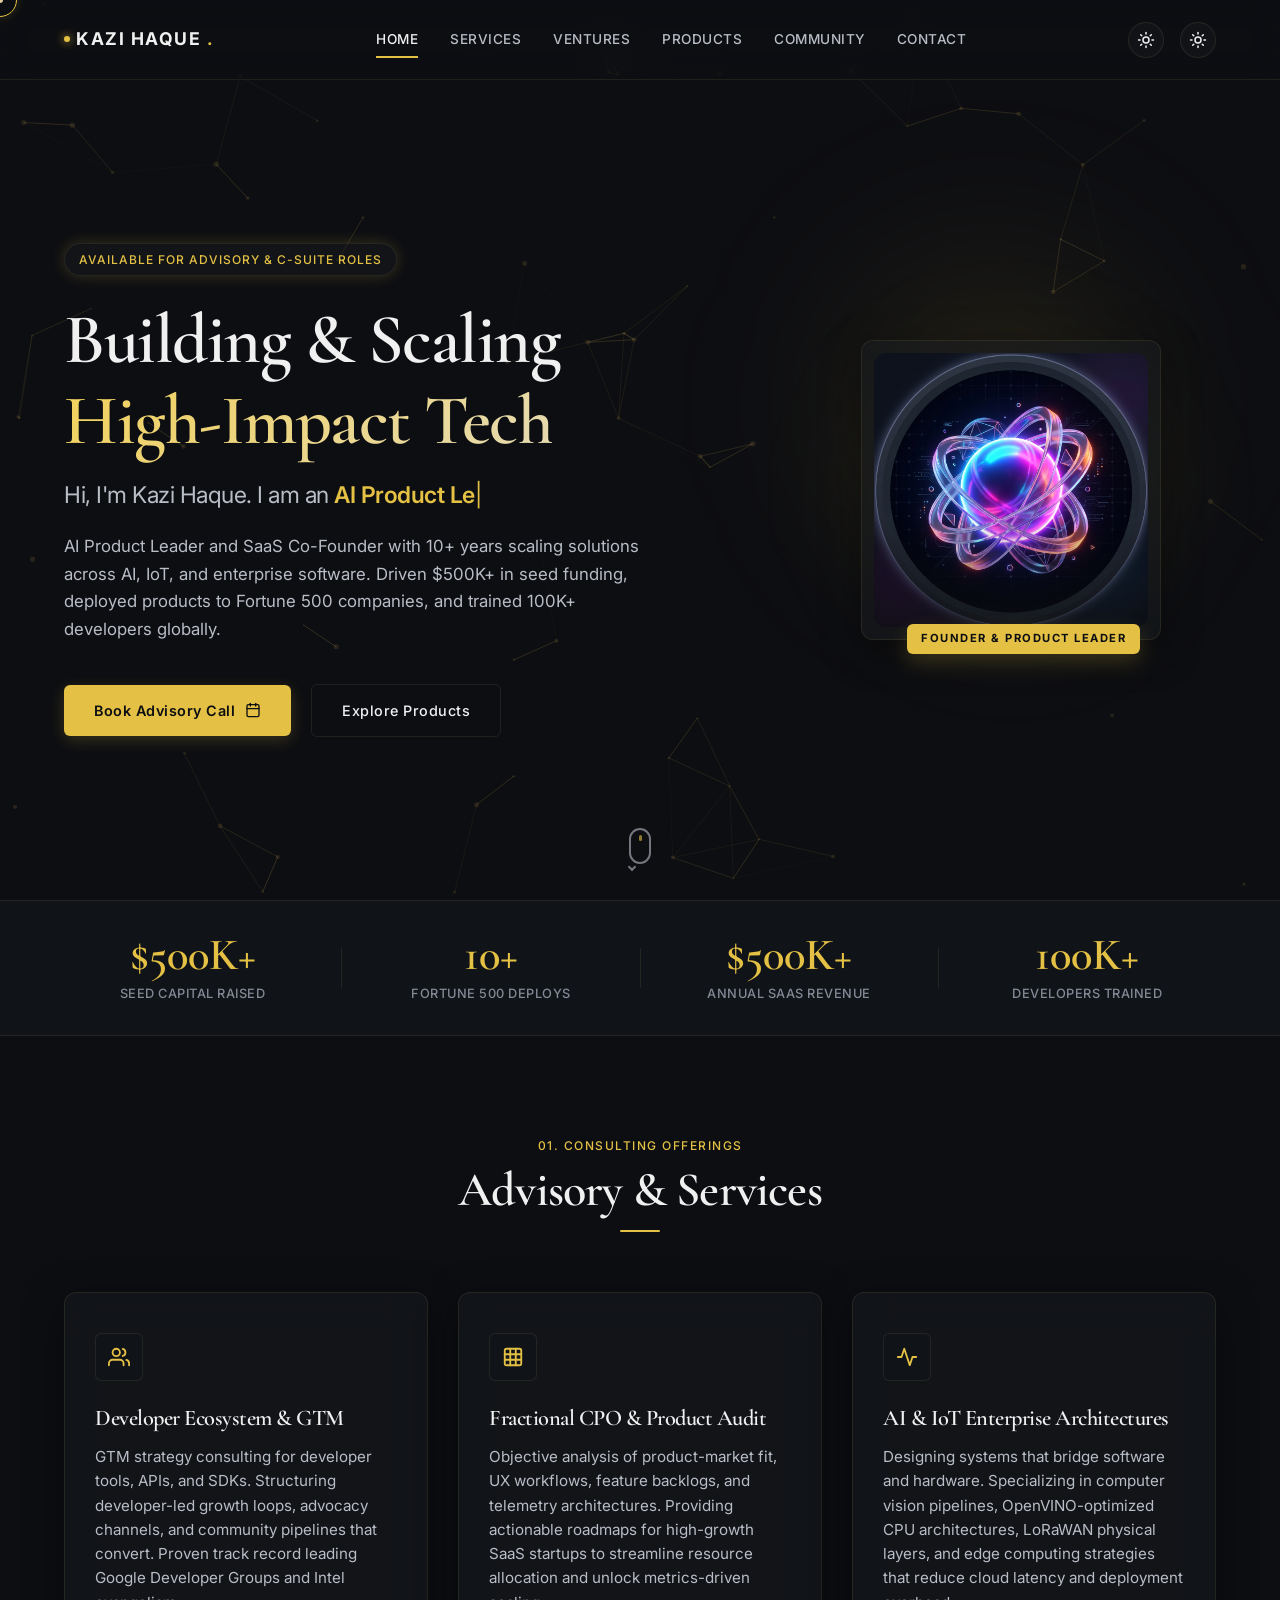
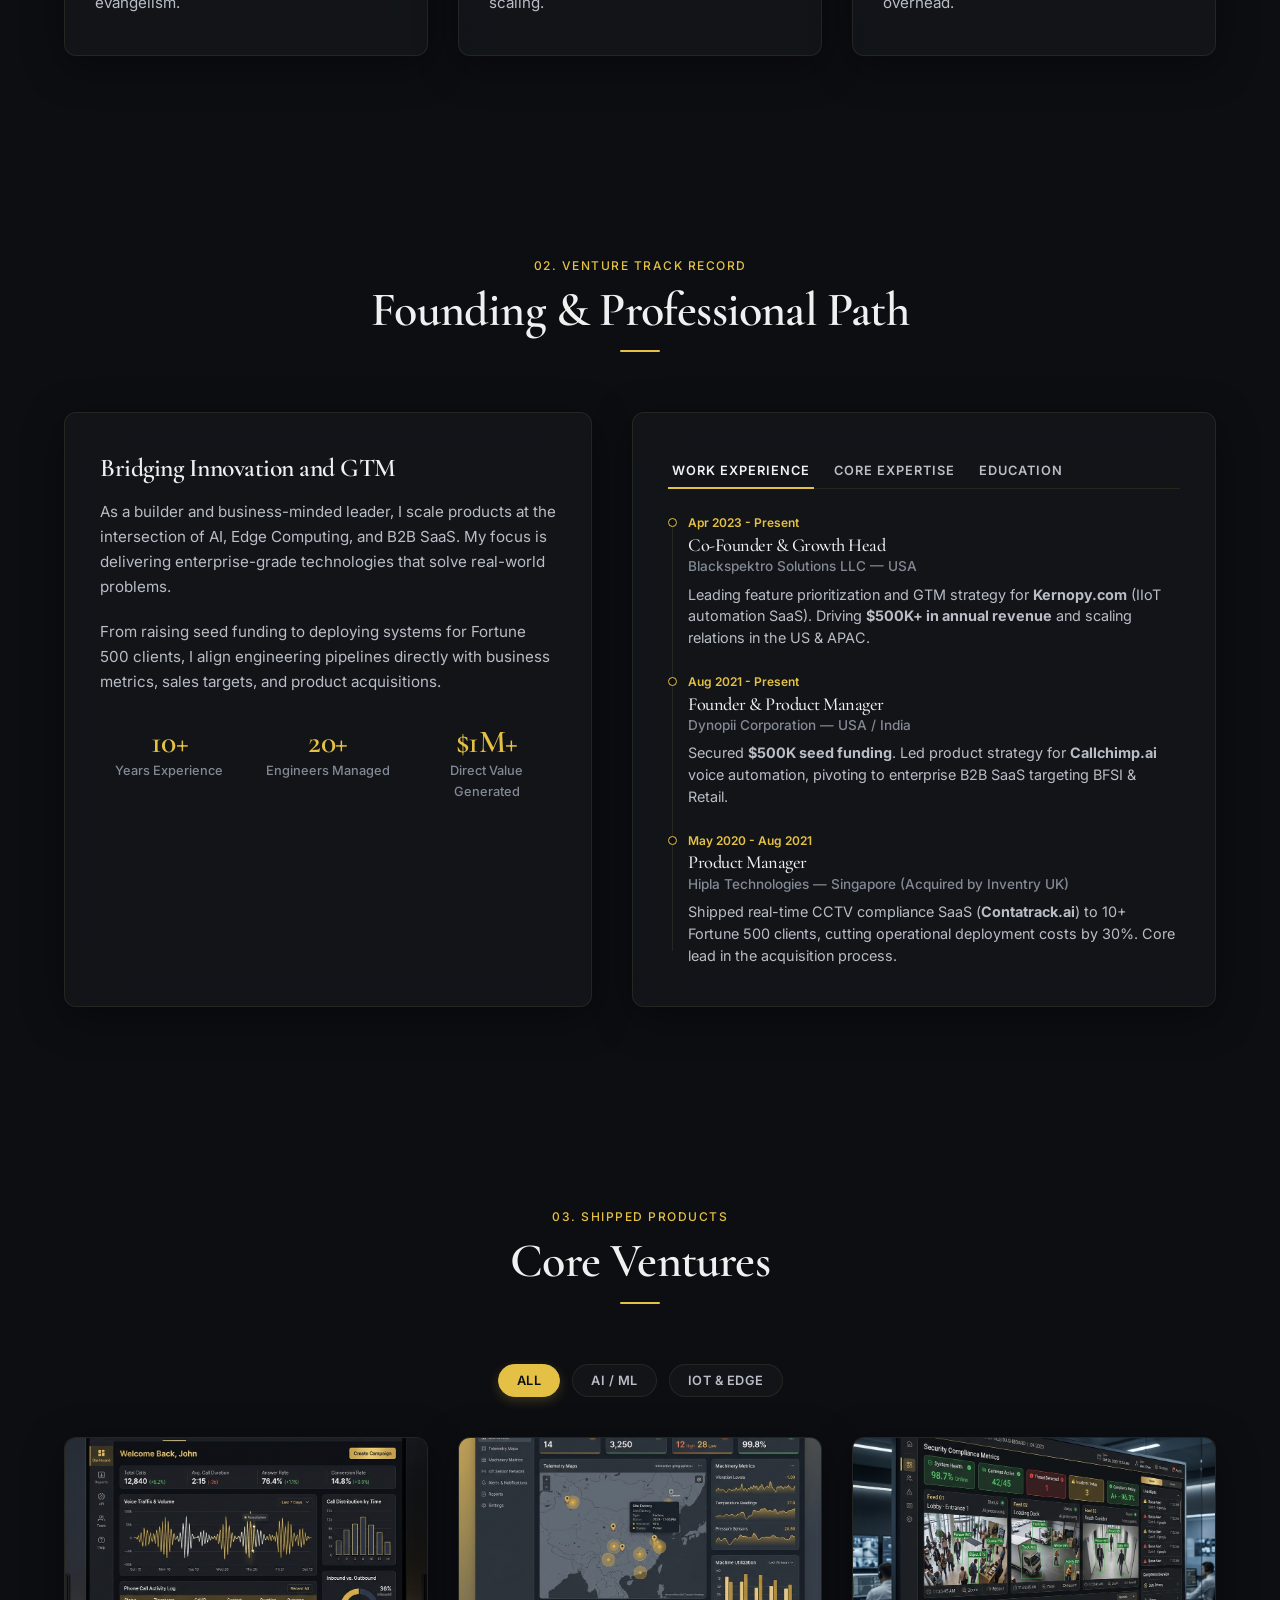
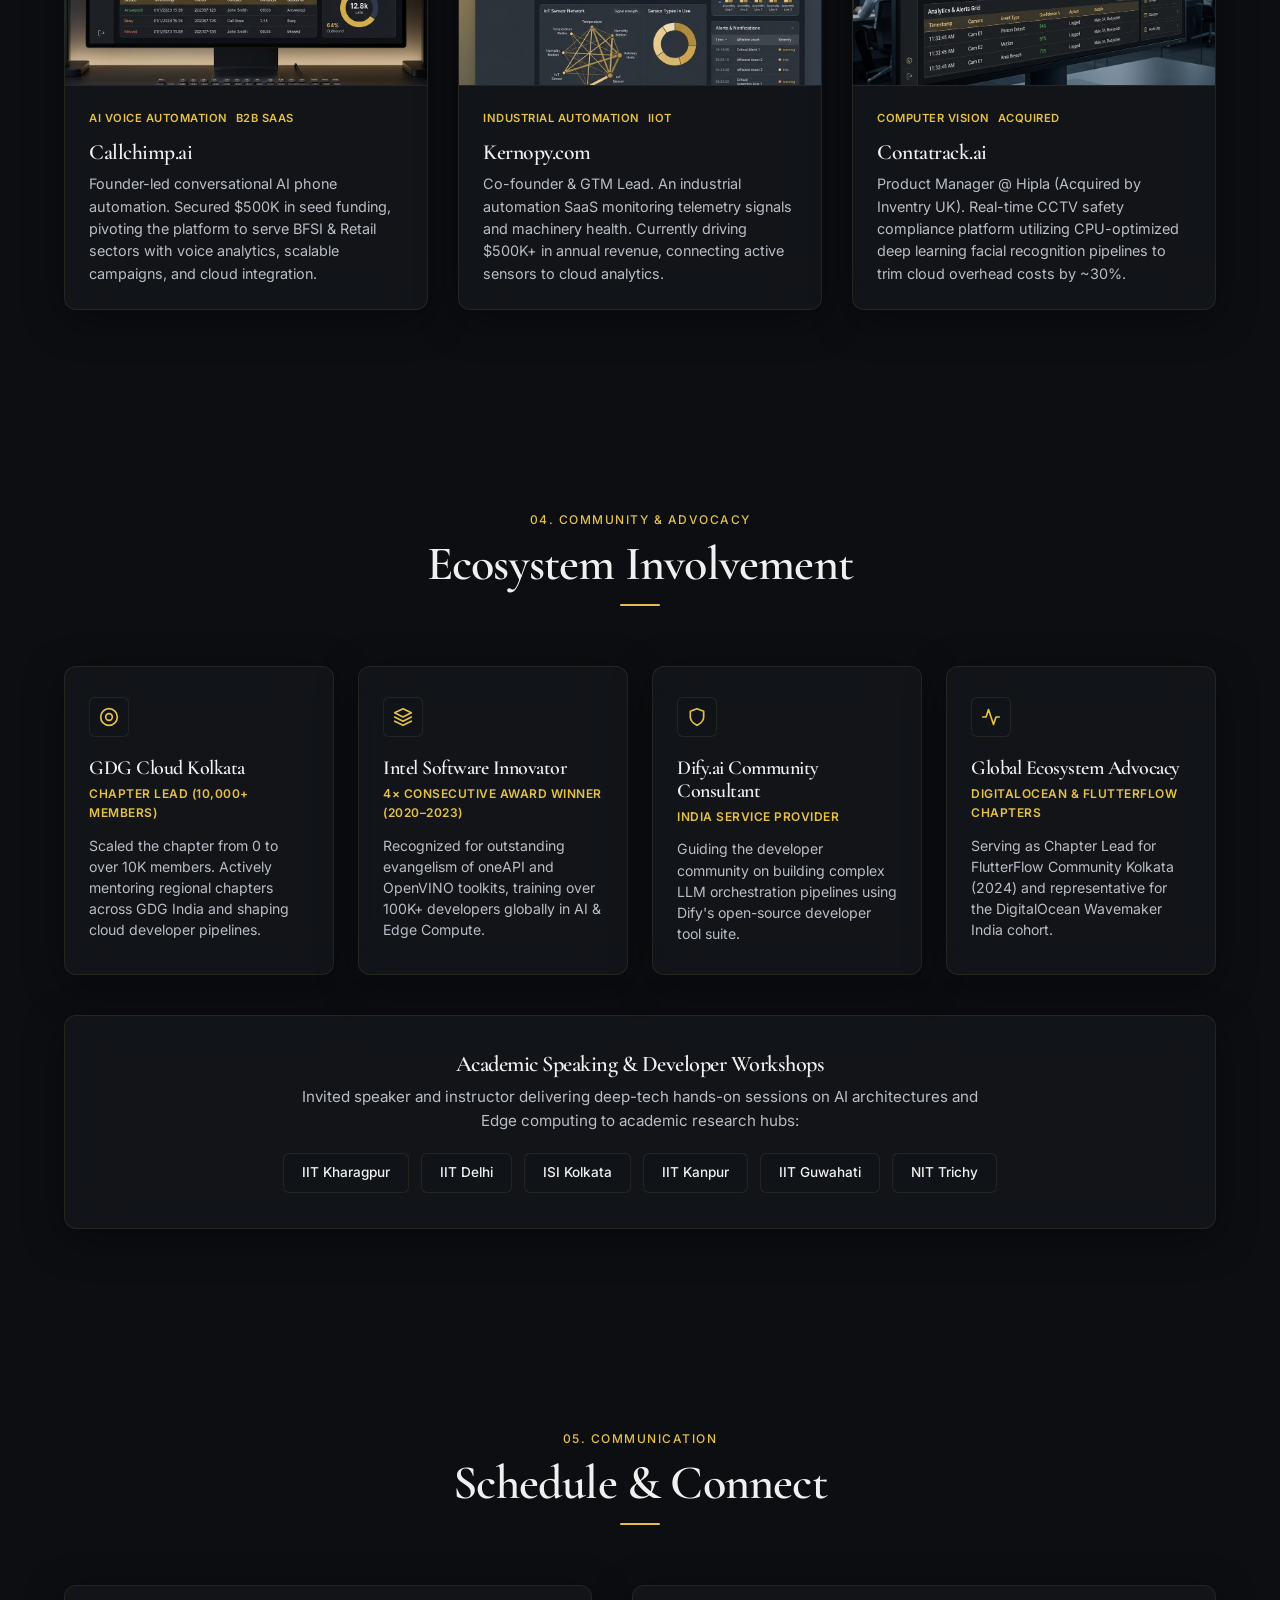
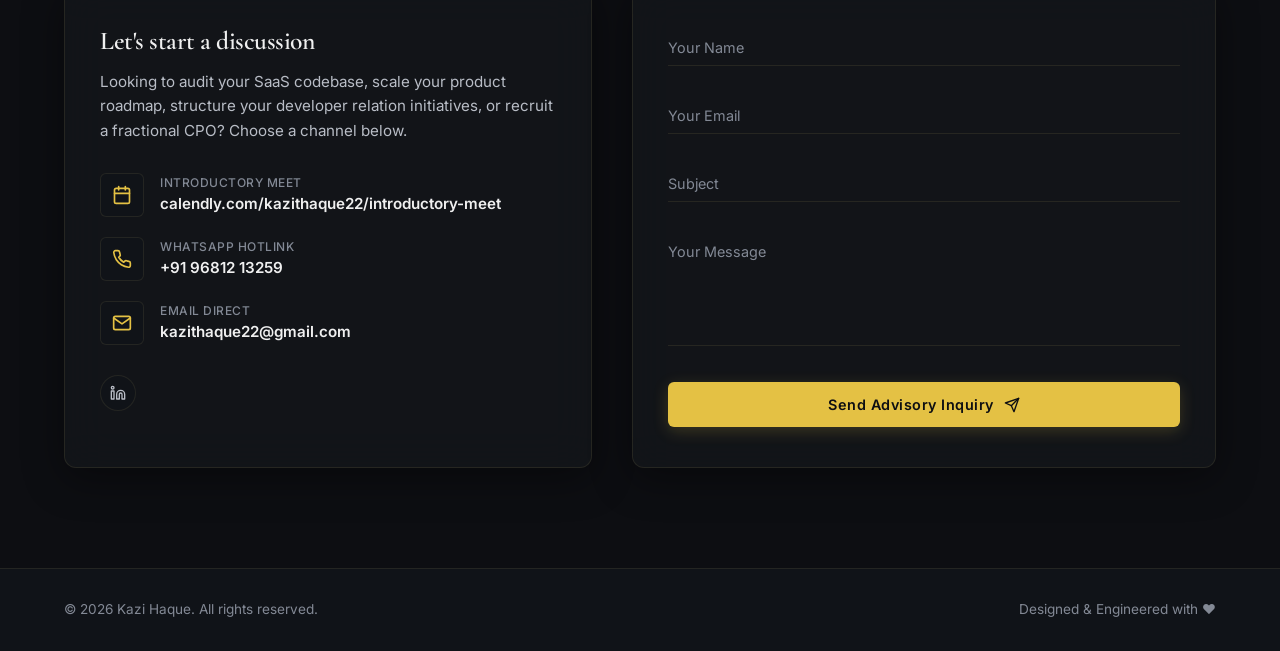
==== index.html @ a17484c7 "Initial commit: Kazi Haque Executive Portfolio" ====
<!DOCTYPE html>
<html lang="en" data-theme="midnight" data-theme-mode="dark">
<head>
    <meta charset="UTF-8">
    <meta name="viewport" content="width=device-width, initial-scale=1.0">
    <title>Kazi Haque | AI Product Leader & B2B SaaS Advisor</title>
    <meta name="description" content="Portfolio of Kazi Haque, an AI Product Leader, SaaS Co-Founder, and DevRel Consultant specializing in AI/ML strategy, B2B SaaS growth, and Edge Computing.">
    <!-- Google Fonts -->
    <link rel="preconnect" href="https://fonts.googleapis.com">
    <link rel="preconnect" href="https://fonts.gstatic.com" crossorigin>
    <link href="https://fonts.googleapis.com/css2?family=Cormorant+Garamond:ital,wght@0,400;0,600;0,700;1,400&family=Inter:wght@300;400;500;600;700&display=swap" rel="stylesheet">
    <!-- Main Stylesheet -->
    <link rel="stylesheet" href="style.css">
</head>
<body>
    <!-- Custom Cursor Follower -->
    <div class="cursor-follower" id="cursorFollower"></div>
    <div class="cursor-dot" id="cursorDot"></div>

    <!-- Canvas Particle Background -->
    <canvas id="particleCanvas"></canvas>

    <!-- Header & Navigation -->
    <header class="header">
        <div class="nav-container">
            <a href="#" class="logo">
                <span class="logo-dot"></span>
                KAZI HAQUE<span class="logo-accent">.</span>
            </a>
            <nav class="nav-menu" id="navMenu">
                <a href="#" class="nav-link active" data-section="home">Home</a>
                <a href="#services" class="nav-link" data-section="services">Services</a>
                <a href="#about" class="nav-link" data-section="about">Ventures</a>
                <a href="#projects" class="nav-link" data-section="projects">Products</a>
                <a href="#community" class="nav-link" data-section="community">Community</a>
                <a href="#contact" class="nav-link" data-section="contact">Contact</a>
            </nav>
            <div class="nav-actions">
                <!-- Theme Switcher -->
                <div class="theme-switcher">
                    <button class="theme-btn" id="themeBtn" aria-label="Toggle Theme Menu" aria-haspopup="true">
                        <svg class="theme-icon" viewBox="0 0 24 24" fill="none" stroke="currentColor" stroke-width="2" stroke-linecap="round" stroke-linejoin="round">
                            <circle cx="12" cy="12" r="4"></circle>
                            <path d="M12 2v2"></path>
                            <path d="M12 20v2"></path>
                            <path d="m4.93 4.93 1.41 1.41"></path>
                            <path d="m17.66 17.66 1.41 1.41"></path>
                            <path d="M2 12h2"></path>
                            <path d="M20 12h2"></path>
                            <path d="m6.34 17.66-1.41 1.41"></path>
                            <path d="m19.07 4.93-1.41 1.41"></path>
                        </svg>
                    </button>
                    <div class="theme-dropdown" id="themeDropdown">
                        <button class="theme-opt active" data-theme="midnight">
                            <span class="theme-color-preview color-midnight"></span>
                            Obsidian Gold
                        </button>
                        <button class="theme-opt" data-theme="emerald">
                            <span class="theme-color-preview color-emerald"></span>
                            SaaS Emerald
                        </button>
                        <button class="theme-opt" data-theme="crimson">
                            <span class="theme-color-preview color-crimson"></span>
                            Steel Digital
                        </button>
                    </div>
                </div>
                <!-- Mode Toggle (Light/Dark) -->
                <button class="mode-toggle" id="modeToggle" aria-label="Toggle Light/Dark Mode">
                    <svg class="mode-icon sun-icon" viewBox="0 0 24 24" fill="none" stroke="currentColor" stroke-width="2" stroke-linecap="round" stroke-linejoin="round">
                        <circle cx="12" cy="12" r="4"></circle>
                        <path d="M12 2v2"></path>
                        <path d="M12 20v2"></path>
                        <path d="m4.93 4.93 1.41 1.41"></path>
                        <path d="m17.66 17.66 1.41 1.41"></path>
                        <path d="M2 12h2"></path>
                        <path d="M20 12h2"></path>
                        <path d="m6.34 17.66-1.41 1.41"></path>
                        <path d="m19.07 4.93-1.41 1.41"></path>
                    </svg>
                    <svg class="mode-icon moon-icon" viewBox="0 0 24 24" fill="none" stroke="currentColor" stroke-width="2" stroke-linecap="round" stroke-linejoin="round">
                        <path d="M12 3a6 6 0 0 0 9 9 9 9 0 1 1-9-9Z"></path>
                    </svg>
                </button>
                <!-- Menu Toggle (Mobile) -->
                <button class="menu-toggle" id="menuToggle" aria-label="Toggle Menu">
                    <span></span>
                    <span></span>
                    <span></span>
                </button>
            </div>
        </div>
    </header>

    <!-- Main Content -->
    <main>
        <!-- Hero Section -->
        <section id="home" class="hero-section">
            <div class="hero-container container">
                <div class="hero-content">
                    <div class="badge-container">
                        <span class="glow-badge">Available for Advisory & C-Suite Roles</span>
                    </div>
                    <h1 class="hero-title">
                        Building & Scaling <br>
                        <span class="gradient-text">High-Impact Tech</span>
                    </h1>
                    <h2 class="hero-subtitle">
                        Hi, I'm Kazi Haque. I am an <span class="typing-text" id="typingText"></span><span class="typing-cursor">|</span>
                    </h2>
                    <p class="hero-description">
                        AI Product Leader and SaaS Co-Founder with 10+ years scaling solutions across AI, IoT, and enterprise software. Driven $500K+ in seed funding, deployed products to Fortune 500 companies, and trained 100K+ developers globally.
                    </p>
                    <div class="hero-actions">
                        <a href="https://calendly.com/kazithaque22/introductory-meet-with-kazi-haque" target="_blank" rel="noopener" class="btn btn-primary glow-effect">
                            Book Advisory Call
                            <svg class="btn-icon" viewBox="0 0 24 24" fill="none" stroke="currentColor" stroke-width="2" stroke-linecap="round" stroke-linejoin="round">
                                <rect x="3" y="4" width="18" height="18" rx="2" ry="2"></rect>
                                <line x1="16" y1="2" x2="16" y2="6"></line>
                                <line x1="8" y1="2" x2="8" y2="6"></line>
                                <line x1="3" y1="10" x2="21" y2="10"></line>
                            </svg>
                        </a>
                        <a href="#projects" class="btn btn-secondary">Explore Products</a>
                    </div>
                </div>
                <div class="hero-visual">
                    <div class="avatar-wrapper-glow"></div>
                    <div class="avatar-card glass-panel" id="avatarCard">
                        <div class="avatar-inner">
                            <img src="assets/avatar.png" alt="Kazi Haque Avatar" class="avatar-img">
                            <div class="avatar-glow-overlay"></div>
                        </div>
                        <div class="avatar-tag">
                            <span class="tag-label">FOUNDER & PRODUCT LEADER</span>
                        </div>
                    </div>
                </div>
            </div>
            <!-- Scroll Indicator -->
            <div class="scroll-indicator">
                <a href="#services" aria-label="Scroll to Services Section">
                    <span class="mouse">
                        <span class="wheel"></span>
                    </span>
                    <span class="arrow"></span>
                </a>
            </div>
        </section>

        <!-- Executive Metrics Banner -->
        <section class="metrics-section">
            <div class="container metrics-container">
                <div class="metric-block">
                    <span class="metric-number">$500K+</span>
                    <span class="metric-label">Seed Capital Raised</span>
                </div>
                <div class="metric-divider"></div>
                <div class="metric-block">
                    <span class="metric-number">10+</span>
                    <span class="metric-label">Fortune 500 Deploys</span>
                </div>
                <div class="metric-divider"></div>
                <div class="metric-block">
                    <span class="metric-number">$500K+</span>
                    <span class="metric-label">Annual SaaS Revenue</span>
                </div>
                <div class="metric-divider"></div>
                <div class="metric-block">
                    <span class="metric-number">100K+</span>
                    <span class="metric-label">Developers Trained</span>
                </div>
            </div>
        </section>

        <!-- Services Section -->
        <section id="services" class="services-section section-padding">
            <div class="container">
                <div class="section-header">
                    <span class="section-tagline">01. Consulting Offerings</span>
                    <h2 class="section-title">Advisory & Services</h2>
                    <div class="section-line"></div>
                </div>
                <div class="services-grid">
                    <!-- Service 1 -->
                    <div class="service-card glass-panel">
                        <div class="service-icon-wrapper">
                            <svg viewBox="0 0 24 24" fill="none" stroke="currentColor" stroke-width="2" stroke-linecap="round" stroke-linejoin="round">
                                <path d="M17 21v-2a4 4 0 0 0-4-4H5a4 4 0 0 0-4 4v2"></path>
                                <circle cx="9" cy="7" r="4"></circle>
                                <path d="M23 21v-2a4 4 0 0 0-3-3.87"></path>
                                <path d="M16 3.13a4 4 0 0 1 0 7.75"></path>
                            </svg>
                        </div>
                        <h3 class="service-card-title">Developer Ecosystem & GTM</h3>
                        <p class="service-card-desc">
                            GTM strategy consulting for developer tools, APIs, and SDKs. Structuring developer-led growth loops, advocacy channels, and community pipelines that convert. Proven track record leading Google Developer Groups and Intel evangelism.
                        </p>
                    </div>
                    <!-- Service 2 -->
                    <div class="service-card glass-panel">
                        <div class="service-icon-wrapper">
                            <svg viewBox="0 0 24 24" fill="none" stroke="currentColor" stroke-width="2" stroke-linecap="round" stroke-linejoin="round">
                                <rect x="3" y="3" width="18" height="18" rx="2" ry="2"></rect>
                                <line x1="9" y1="3" x2="9" y2="21"></line>
                                <line x1="15" y1="3" x2="15" y2="21"></line>
                                <line x1="3" y1="9" x2="21" y2="9"></line>
                                <line x1="3" y1="15" x2="21" y2="15"></line>
                            </svg>
                        </div>
                        <h3 class="service-card-title">Fractional CPO & Product Audit</h3>
                        <p class="service-card-desc">
                            Objective analysis of product-market fit, UX workflows, feature backlogs, and telemetry architectures. Providing actionable roadmaps for high-growth SaaS startups to streamline resource allocation and unlock metrics-driven scaling.
                        </p>
                    </div>
                    <!-- Service 3 -->
                    <div class="service-card glass-panel">
                        <div class="service-icon-wrapper">
                            <svg viewBox="0 0 24 24" fill="none" stroke="currentColor" stroke-width="2" stroke-linecap="round" stroke-linejoin="round">
                                <path d="M22 12h-4l-3 9L9 3l-3 9H2"></path>
                            </svg>
                        </div>
                        <h3 class="service-card-title">AI & IoT Enterprise Architectures</h3>
                        <p class="service-card-desc">
                            Designing systems that bridge software and hardware. Specializing in computer vision pipelines, OpenVINO-optimized CPU architectures, LoRaWAN physical layers, and edge computing strategies that reduce cloud latency and deployment overhead.
                        </p>
                    </div>
                </div>
            </div>
        </section>

        <!-- Ventures / Career History Section -->
        <section id="about" class="about-section section-padding">
            <div class="container">
                <div class="section-header">
                    <span class="section-tagline">02. Venture Track Record</span>
                    <h2 class="section-title">Founding & Professional Path</h2>
                    <div class="section-line"></div>
                </div>
                <div class="about-grid">
                    <div class="about-info glass-panel">
                        <h3 class="about-grid-subtitle">Bridging Innovation and GTM</h3>
                        <p class="about-p">
                            As a builder and business-minded leader, I scale products at the intersection of AI, Edge Computing, and B2B SaaS. My focus is delivering enterprise-grade technologies that solve real-world problems.
                        </p>
                        <p class="about-p">
                            From raising seed funding to deploying systems for Fortune 500 clients, I align engineering pipelines directly with business metrics, sales targets, and product acquisitions.
                        </p>
                        <div class="stats-grid">
                            <div class="stat-card">
                                <h3 class="stat-num">10+</h3>
                                <p class="stat-label">Years Experience</p>
                            </div>
                            <div class="stat-card">
                                <h3 class="stat-num">20+</h3>
                                <p class="stat-label">Engineers Managed</p>
                            </div>
                            <div class="stat-card">
                                <h3 class="stat-num">$1M+</h3>
                                <p class="stat-label">Direct Value Generated</p>
                            </div>
                        </div>
                    </div>
                    <div class="about-interactive-tabs glass-panel">
                        <div class="tabs-nav">
                            <button class="tab-btn active" data-tab="experience">Work Experience</button>
                            <button class="tab-btn" data-tab="skills">Core Expertise</button>
                            <button class="tab-btn" data-tab="education">Education</button>
                        </div>
                        <div class="tabs-content">
                            <!-- Experience Tab -->
                            <div class="tab-pane active" id="tab-experience">
                                <div class="timeline">
                                    <div class="timeline-item">
                                        <div class="timeline-dot"></div>
                                        <div class="timeline-meta">Apr 2023 - Present</div>
                                        <h4 class="timeline-title">Co-Founder & Growth Head</h4>
                                        <p class="timeline-org">Blackspektro Solutions LLC — USA</p>
                                        <p class="timeline-desc">Leading feature prioritization and GTM strategy for <b>Kernopy.com</b> (IIoT automation SaaS). Driving <b>$500K+ in annual revenue</b> and scaling relations in the US & APAC.</p>
                                    </div>
                                    <div class="timeline-item">
                                        <div class="timeline-dot"></div>
                                        <div class="timeline-meta">Aug 2021 - Present</div>
                                        <h4 class="timeline-title">Founder & Product Manager</h4>
                                        <p class="timeline-org">Dynopii Corporation — USA / India</p>
                                        <p class="timeline-desc">Secured <b>$500K seed funding</b>. Led product strategy for <b>Callchimp.ai</b> voice automation, pivoting to enterprise B2B SaaS targeting BFSI & Retail.</p>
                                    </div>
                                    <div class="timeline-item">
                                        <div class="timeline-dot"></div>
                                        <div class="timeline-meta">May 2020 - Aug 2021</div>
                                        <h4 class="timeline-title">Product Manager</h4>
                                        <p class="timeline-org">Hipla Technologies — Singapore (Acquired by Inventry UK)</p>
                                        <p class="timeline-desc">Shipped real-time CCTV compliance SaaS (<b>Contatrack.ai</b>) to 10+ Fortune 500 clients, cutting operational deployment costs by 30%. Core lead in the acquisition process.</p>
                                    </div>
                                </div>
                            </div>
                            <!-- Skills Tab -->
                            <div class="tab-pane" id="tab-skills">
                                <div class="skills-category">
                                    <h4 class="skills-cat-title">Strategic leadership</h4>
                                    <div class="skills-list">
                                        <span class="skill-tag">Product GTM & Scaling</span>
                                        <span class="skill-tag">Developer Relations</span>
                                        <span class="skill-tag">Fundraising & Seed pitch</span>
                                        <span class="skill-tag">B2B SaaS Strategy</span>
                                        <span class="skill-tag">Enterprise Sales & POCs</span>
                                    </div>
                                </div>
                                <div class="skills-category">
                                    <h4 class="skills-cat-title">Technical Competence</h4>
                                    <div class="skills-list">
                                        <span class="skill-tag">AI / ML / LLMs</span>
                                        <span class="skill-tag">IoT & Edge Computing</span>
                                        <span class="skill-tag">OpenVINO & NVIDIA CUDA</span>
                                        <span class="skill-tag">Python & Java Spring</span>
                                        <span class="skill-tag">AWS & GCP Architectures</span>
                                        <span class="skill-tag">LoRaWAN & MQTT Networks</span>
                                    </div>
                                </div>
                            </div>
                            <!-- Education Tab -->
                            <div class="tab-pane" id="tab-education">
                                <div class="timeline">
                                    <div class="timeline-item">
                                        <div class="timeline-dot"></div>
                                        <div class="timeline-meta">2010 - 2014</div>
                                        <h4 class="timeline-title">B.Tech in Information Technology</h4>
                                        <p class="timeline-org">West Bengal University of Technology</p>
                                        <p class="timeline-desc">Specialized in software engineering structures, network designs, and core Java environments. Graduated with a 7.2 GPA.</p>
                                    </div>
                                </div>
                            </div>
                        </div>
                    </div>
                </div>
            </div>
        </section>

        <!-- Shipped Products Section -->
        <section id="projects" class="projects-section section-padding">
            <div class="container">
                <div class="section-header">
                    <span class="section-tagline">03. Shipped Products</span>
                    <h2 class="section-title">Core Ventures</h2>
                    <div class="section-line"></div>
                </div>
                <!-- Project Filters -->
                <div class="project-filters">
                    <button class="filter-btn active" data-filter="all">All</button>
                    <button class="filter-btn" data-filter="ai">AI / ML</button>
                    <button class="filter-btn" data-filter="iot">IoT & Edge</button>
                </div>
                <!-- Projects Grid -->
                <div class="projects-grid">
                    <!-- Callchimp.ai -->
                    <div class="project-card glass-panel" data-category="ai">
                        <div class="project-img-wrapper">
                            <img src="assets/project1.png" alt="Callchimp.ai Mockup" class="project-img">
                            <div class="project-hover-overlay">
                                <a href="https://callchimp.ai" target="_blank" rel="noopener" class="project-link-icon" aria-label="Visit Callchimp.ai">
                                    <svg viewBox="0 0 24 24" fill="none" stroke="currentColor" stroke-width="2" stroke-linecap="round" stroke-linejoin="round">
                                        <path d="M18 13v6a2 2 0 0 1-2 2H5a2 2 0 0 1-2-2V8a2 2 0 0 1 2-2h6"></path>
                                        <polyline points="15 3 21 3 21 9"></polyline>
                                        <line x1="10" y1="14" x2="21" y2="3"></line>
                                    </svg>
                                </a>
                            </div>
                        </div>
                        <div class="project-info">
                            <div class="project-meta">
                                <span class="project-tag">AI Voice Automation</span>
                                <span class="project-tag">B2B SaaS</span>
                            </div>
                            <h3 class="project-title">Callchimp.ai</h3>
                            <p class="project-description">Founder-led conversational AI phone automation. Secured $500K in seed funding, pivoting the platform to serve BFSI & Retail sectors with voice analytics, scalable campaigns, and cloud integration.</p>
                        </div>
                    </div>
                    <!-- Kernopy.com -->
                    <div class="project-card glass-panel" data-category="iot">
                        <div class="project-img-wrapper">
                            <img src="assets/project2.png" alt="Kernopy.com Mockup" class="project-img">
                            <div class="project-hover-overlay">
                                <a href="https://kernopy.com" target="_blank" rel="noopener" class="project-link-icon" aria-label="Visit Kernopy.com">
                                    <svg viewBox="0 0 24 24" fill="none" stroke="currentColor" stroke-width="2" stroke-linecap="round" stroke-linejoin="round">
                                        <path d="M18 13v6a2 2 0 0 1-2 2H5a2 2 0 0 1-2-2V8a2 2 0 0 1 2-2h6"></path>
                                        <polyline points="15 3 21 3 21 9"></polyline>
                                        <line x1="10" y1="14" x2="21" y2="3"></line>
                                    </svg>
                                </a>
                            </div>
                        </div>
                        <div class="project-info">
                            <div class="project-meta">
                                <span class="project-tag">Industrial Automation</span>
                                <span class="project-tag">IIoT</span>
                            </div>
                            <h3 class="project-title">Kernopy.com</h3>
                            <p class="project-description">Co-founder & GTM Lead. An industrial automation SaaS monitoring telemetry signals and machinery health. Currently driving $500K+ in annual revenue, connecting active sensors to cloud analytics.</p>
                        </div>
                    </div>
                    <!-- Contatrack.ai -->
                    <div class="project-card glass-panel" data-category="ai">
                        <div class="project-img-wrapper">
                            <img src="assets/project3.png" alt="Contatrack.ai Mockup" class="project-img">
                            <div class="project-hover-overlay">
                                <span class="project-link-icon" aria-label="Acquired Project">
                                    <svg viewBox="0 0 24 24" fill="none" stroke="currentColor" stroke-width="2" stroke-linecap="round" stroke-linejoin="round">
                                        <path d="M22 11.08V12a10 10 0 1 1-5.93-9.14"></path>
                                        <polyline points="22 4 12 14.01 9 11.01"></polyline>
                                    </svg>
                                </span>
                            </div>
                        </div>
                        <div class="project-info">
                            <div class="project-meta">
                                <span class="project-tag">Computer Vision</span>
                                <span class="project-tag">Acquired</span>
                            </div>
                            <h3 class="project-title">Contatrack.ai</h3>
                            <p class="project-description">Product Manager @ Hipla (Acquired by Inventry UK). Real-time CCTV safety compliance platform utilizing CPU-optimized deep learning facial recognition pipelines to trim cloud overhead costs by ~30%.</p>
                        </div>
                    </div>
                </div>
            </div>
        </section>

        <!-- Community Involvement Section (Brand New!) -->
        <section id="community" class="community-section section-padding">
            <div class="container">
                <div class="section-header">
                    <span class="section-tagline">04. Community & Advocacy</span>
                    <h2 class="section-title">Ecosystem Involvement</h2>
                    <div class="section-line"></div>
                </div>
                <div class="community-grid">
                    <!-- Card 1 -->
                    <div class="comm-card glass-panel">
                        <div class="comm-logo-icon">
                            <svg viewBox="0 0 24 24" fill="none" stroke="currentColor" stroke-width="2" stroke-linecap="round" stroke-linejoin="round">
                                <circle cx="12" cy="12" r="10"></circle>
                                <circle cx="12" cy="12" r="4"></circle>
                            </svg>
                        </div>
                        <h3 class="comm-title">GDG Cloud Kolkata</h3>
                        <p class="comm-role">Chapter Lead (10,000+ members)</p>
                        <p class="comm-desc">Scaled the chapter from 0 to over 10K members. Actively mentoring regional chapters across GDG India and shaping cloud developer pipelines.</p>
                    </div>
                    <!-- Card 2 -->
                    <div class="comm-card glass-panel">
                        <div class="comm-logo-icon">
                            <svg viewBox="0 0 24 24" fill="none" stroke="currentColor" stroke-width="2" stroke-linecap="round" stroke-linejoin="round">
                                <polygon points="12 2 2 7 12 12 22 7 12 2"></polygon>
                                <polyline points="2 17 12 22 22 17"></polyline>
                                <polyline points="2 12 12 17 22 12"></polyline>
                            </svg>
                        </div>
                        <h3 class="comm-title">Intel Software Innovator</h3>
                        <p class="comm-role">4× Consecutive Award Winner (2020–2023)</p>
                        <p class="comm-desc">Recognized for outstanding evangelism of oneAPI and OpenVINO toolkits, training over 100K+ developers globally in AI & Edge Compute.</p>
                    </div>
                    <!-- Card 3 -->
                    <div class="comm-card glass-panel">
                        <div class="comm-logo-icon">
                            <svg viewBox="0 0 24 24" fill="none" stroke="currentColor" stroke-width="2" stroke-linecap="round" stroke-linejoin="round">
                                <path d="M12 22s8-4 8-10V5l-8-3-8 3v7c0 6 8 10 8 10z"></path>
                            </svg>
                        </div>
                        <h3 class="comm-title">Dify.ai Community Consultant</h3>
                        <p class="comm-role">India Service Provider</p>
                        <p class="comm-desc">Guiding the developer community on building complex LLM orchestration pipelines using Dify's open-source developer tool suite.</p>
                    </div>
                    <!-- Card 4 -->
                    <div class="comm-card glass-panel">
                        <div class="comm-logo-icon">
                            <svg viewBox="0 0 24 24" fill="none" stroke="currentColor" stroke-width="2" stroke-linecap="round" stroke-linejoin="round">
                                <path d="M22 12h-4l-3 9L9 3l-3 9H2"></path>
                            </svg>
                        </div>
                        <h3 class="comm-title">Global Ecosystem Advocacy</h3>
                        <p class="comm-role">DigitalOcean & FlutterFlow Chapters</p>
                        <p class="comm-desc">Serving as Chapter Lead for FlutterFlow Community Kolkata (2024) and representative for the DigitalOcean Wavemaker India cohort.</p>
                    </div>
                </div>

                <div class="speaker-mentions glass-panel">
                    <h3 class="speaker-title">Academic Speaking & Developer Workshops</h3>
                    <p class="speaker-intro">
                        Invited speaker and instructor delivering deep-tech hands-on sessions on AI architectures and Edge computing to academic research hubs:
                    </p>
                    <div class="speaker-badges">
                        <span class="speaker-badge">IIT Kharagpur</span>
                        <span class="speaker-badge">IIT Delhi</span>
                        <span class="speaker-badge">ISI Kolkata</span>
                        <span class="speaker-badge">IIT Kanpur</span>
                        <span class="speaker-badge">IIT Guwahati</span>
                        <span class="speaker-badge">NIT Trichy</span>
                    </div>
                </div>
            </div>
        </section>

        <!-- Contact Section -->
        <section id="contact" class="contact-section section-padding">
            <div class="container">
                <div class="section-header">
                    <span class="section-tagline">05. Communication</span>
                    <h2 class="section-title">Schedule & Connect</h2>
                    <div class="section-line"></div>
                </div>
                <div class="contact-grid">
                    <div class="contact-info glass-panel">
                        <h3 class="contact-subtitle">Let's start a discussion</h3>
                        <p class="contact-desc">
                            Looking to audit your SaaS codebase, scale your product roadmap, structure your developer relation initiatives, or recruit a fractional CPO? Choose a channel below.
                        </p>
                        <div class="contact-details">
                            <div class="contact-detail-item">
                                <div class="icon-wrapper">
                                    <svg viewBox="0 0 24 24" fill="none" stroke="currentColor" stroke-width="2" stroke-linecap="round" stroke-linejoin="round">
                                        <rect x="3" y="4" width="18" height="18" rx="2" ry="2"></rect>
                                        <line x1="16" y1="2" x2="16" y2="6"></line>
                                        <line x1="8" y1="2" x2="8" y2="6"></line>
                                        <line x1="3" y1="10" x2="21" y2="10"></line>
                                    </svg>
                                </div>
                                <div class="detail-text">
                                    <span class="detail-label">Introductory Meet</span>
                                    <a href="https://calendly.com/kazithaque22/introductory-meet-with-kazi-haque" target="_blank" rel="noopener" class="detail-link">calendly.com/kazithaque22/introductory-meet</a>
                                </div>
                            </div>
                            <div class="contact-detail-item">
                                <div class="icon-wrapper">
                                    <svg viewBox="0 0 24 24" fill="none" stroke="currentColor" stroke-width="2" stroke-linecap="round" stroke-linejoin="round">
                                        <path d="M22 16.92v3a2 2 0 0 1-2.18 2 19.79 19.79 0 0 1-8.63-3.07 19.5 19.5 0 0 1-6-6 19.79 19.79 0 0 1-3.07-8.67A2 2 0 0 1 4.11 2h3a2 2 0 0 1 2 1.72 12.84 12.84 0 0 0 .7 2.81 2 2 0 0 1-.45 2.11L8.09 9.91a16 16 0 0 0 6 6l1.27-1.27a2 2 0 0 1 2.11-.45 12.84 12.84 0 0 0 2.81.7A2 2 0 0 1 22 16.92z"></path>
                                    </svg>
                                </div>
                                <div class="detail-text">
                                    <span class="detail-label">WhatsApp Hotlink</span>
                                    <a href="https://wa.me/919681213259" target="_blank" rel="noopener" class="detail-link">+91 96812 13259</a>
                                </div>
                            </div>
                            <div class="contact-detail-item">
                                <div class="icon-wrapper">
                                    <svg viewBox="0 0 24 24" fill="none" stroke="currentColor" stroke-width="2" stroke-linecap="round" stroke-linejoin="round">
                                        <path d="M4 4h16c1.1 0 2 .9 2 2v12c0 1.1-.9 2-2 2H4c-1.1 0-2-.9-2-2V6c0-1.1.9-2 2-2z"></path>
                                        <polyline points="22,6 12,13 2,6"></polyline>
                                    </svg>
                                </div>
                                <div class="detail-text">
                                    <span class="detail-label">Email Direct</span>
                                    <a href="mailto:kazithaque22@gmail.com" class="detail-link" id="emailCopyBtn">kazithaque22@gmail.com</a>
                                </div>
                            </div>
                        </div>
                        <!-- Socials -->
                        <div class="social-links">
                            <a href="https://linkedin.com/in/haquekazi" target="_blank" rel="noopener" class="social-link" aria-label="LinkedIn">
                                <svg viewBox="0 0 24 24" fill="none" stroke="currentColor" stroke-width="2" stroke-linecap="round" stroke-linejoin="round">
                                    <path d="M16 8a6 6 0 0 1 6 6v7h-4v-7a2 2 0 0 0-2-2 2 2 0 0 0-2 2v7h-4v-7a6 6 0 0 1 6-6z"></path>
                                    <rect x="2" y="9" width="4" height="12"></rect>
                                    <circle cx="4" cy="4" r="2"></circle>
                                </svg>
                            </a>
                        </div>
                    </div>
                    <div class="contact-form-wrapper glass-panel">
                        <form id="contactForm" class="contact-form" novalidate>
                            <div class="form-group">
                                <input type="text" id="formName" name="name" required placeholder=" ">
                                <label for="formName">Your Name</label>
                                <span class="form-line"></span>
                            </div>
                            <div class="form-group">
                                <input type="email" id="formEmail" name="email" required placeholder=" ">
                                <label for="formEmail">Your Email</label>
                                <span class="form-line"></span>
                            </div>
                            <div class="form-group">
                                <input type="text" id="formSubject" name="subject" required placeholder=" ">
                                <label for="formSubject">Subject</label>
                                <span class="form-line"></span>
                            </div>
                            <div class="form-group">
                                <textarea id="formMessage" name="message" required rows="5" placeholder=" "></textarea>
                                <label for="formMessage">Your Message</label>
                                <span class="form-line"></span>
                            </div>
                            <button type="submit" class="btn btn-primary btn-full glow-effect">
                                Send Advisory Inquiry
                                <svg class="btn-icon" viewBox="0 0 24 24" fill="none" stroke="currentColor" stroke-width="2" stroke-linecap="round" stroke-linejoin="round">
                                    <line x1="22" y1="2" x2="11" y2="13"></line>
                                    <polygon points="22 2 15 22 11 13 2 9 22 2"></polygon>
                                </svg>
                            </button>
                        </form>
                    </div>
                </div>
            </div>
        </section>
    </main>

    <!-- Footer -->
    <footer class="footer">
        <div class="container footer-container">
            <p class="copyright">&copy; 2026 Kazi Haque. All rights reserved.</p>
            <p class="credits">Designed & Engineered with ❤️</p>
        </div>
    </footer>

    <!-- Toast Notification Container -->
    <div class="toast-container" id="toastContainer"></div>

    <!-- Main Script -->
    <script src="script.js"></script>
</body>
</html>
---- style.css ----
/* ==========================================================================
   PREMIUM PORTFOLIO STYLESHEET - KAZI HAQUE (EXECUTIVE PRESENCE)
   ========================================================================== */

/* --- CSS Reset & Base Setup --- */
*, *::before, *::after {
    box-sizing: border-box;
    margin: 0;
    padding: 0;
}

html {
    scroll-behavior: smooth;
    font-size: 16px;
    -webkit-font-smoothing: antialiased;
    -moz-osx-font-smoothing: grayscale;
}

:root {
    /* Fonts */
    --font-heading: 'Cormorant Garamond', serif;
    --font-body: 'Inter', sans-serif;

    /* Spacing */
    --container-width: 1200px;
    --header-height: 80px;

    /* Shared Transitions */
    --transition-fast: 0.2s ease;
    --transition-medium: 0.4s cubic-bezier(0.16, 1, 0.3, 1);
    --transition-slow: 0.8s cubic-bezier(0.16, 1, 0.3, 1);

    /* Border Radius */
    --radius-sm: 6px;
    --radius-md: 12px;
    --radius-lg: 20px;
    --radius-full: 9999px;
}

/* --- THEME PALETTES (HSL & MODES) --- */

/* Core Mode overrides */
html[data-theme-mode="dark"] {
    --bg-primary: hsl(220, 16%, 6%);
    --bg-secondary: hsl(220, 20%, 8%);
    --surface: hsla(220, 16%, 12%, 0.45);
    --surface-hover: hsla(220, 16%, 16%, 0.65);
    
    --text-primary: hsl(0, 0%, 94%);
    --text-secondary: hsl(220, 10%, 75%);
    --text-muted: hsl(220, 8%, 55%);
    
    --shadow-main: 0 10px 40px 0 rgba(0, 0, 0, 0.4);
    --shadow-hover: 0 15px 50px 0 rgba(0, 0, 0, 0.55);
    --header-bg: hsla(220, 16%, 6%, 0.5);
    --header-bg-scrolled: hsla(220, 16%, 6%, 0.85);
    --toast-border: var(--border-hover);
}

html[data-theme-mode="light"] {
    --bg-primary: hsl(220, 25%, 98%);
    --bg-secondary: hsl(220, 20%, 94%);
    --surface: hsla(220, 25%, 90%, 0.35);
    --surface-hover: hsla(220, 25%, 84%, 0.55);
    
    --text-primary: hsl(220, 20%, 12%);
    --text-secondary: hsl(220, 12%, 32%);
    --text-muted: hsl(220, 8%, 48%);
    
    --shadow-main: 0 10px 40px 0 rgba(0, 0, 0, 0.05);
    --shadow-hover: 0 15px 50px 0 rgba(0, 0, 0, 0.10);
    --header-bg: hsla(220, 25%, 98%, 0.55);
    --header-bg-scrolled: hsla(220, 25%, 98%, 0.85);
    --toast-border: var(--border);
}

/* Theme 1: Obsidian Executive (Default Gold Glow) */
html[data-theme="midnight"] {
    --primary: hsl(47, 75%, 58%); /* Champagne Gold */
    --primary-glow: hsla(47, 75%, 58%, 0.20);
    --accent: hsl(47, 50%, 75%);
    --accent-glow: hsla(47, 50%, 75%, 0.15);
    --gradient-text: linear-gradient(135deg, hsl(47, 85%, 65%) 0%, hsl(47, 50%, 80%) 100%);
    --gradient-glow: radial-gradient(circle, hsla(47, 75%, 58%, 0.12) 0%, transparent 70%);
}
html[data-theme-mode="dark"][data-theme="midnight"] {
    --border: hsla(47, 50%, 65%, 0.10);
    --border-hover: hsla(47, 70%, 60%, 0.35);
}
html[data-theme-mode="light"][data-theme="midnight"] {
    --border: hsla(47, 50%, 40%, 0.15);
    --border-hover: hsla(47, 60%, 30%, 0.35);
    --primary: hsl(42, 85%, 35%);
    --primary-glow: hsla(42, 85%, 35%, 0.15);
    --accent: hsl(42, 60%, 55%);
    --gradient-text: linear-gradient(135deg, hsl(42, 85%, 35%) 0%, hsl(42, 60%, 50%) 100%);
    --gradient-glow: radial-gradient(circle, hsla(42, 85%, 35%, 0.08) 0%, transparent 70%);
}

/* Theme 2: SaaS Emerald (Mint/Emerald Glow) */
html[data-theme="emerald"] {
    --primary: hsl(150, 75%, 45%); /* Mint Green */
    --primary-glow: hsla(150, 75%, 45%, 0.20);
    --accent: hsl(175, 75%, 45%);
    --accent-glow: hsla(175, 75%, 45%, 0.15);
    --gradient-text: linear-gradient(135deg, hsl(150, 75%, 45%) 0%, hsl(175, 75%, 45%) 100%);
    --gradient-glow: radial-gradient(circle, hsla(150, 75%, 45%, 0.12) 0%, transparent 70%);
}
html[data-theme-mode="dark"][data-theme="emerald"] {
    --border: hsla(150, 60%, 45%, 0.10);
    --border-hover: hsla(150, 80%, 40%, 0.35);
}
html[data-theme-mode="light"][data-theme="emerald"] {
    --border: hsla(150, 50%, 35%, 0.15);
    --border-hover: hsla(150, 70%, 28%, 0.35);
    --primary: hsl(150, 80%, 32%);
    --primary-glow: hsla(150, 80%, 32%, 0.15);
    --accent: hsl(170, 75%, 38%);
    --gradient-text: linear-gradient(135deg, hsl(150, 80%, 32%) 0%, hsl(170, 75%, 38%) 100%);
    --gradient-glow: radial-gradient(circle, hsla(150, 80%, 32%, 0.08) 0%, transparent 70%);
}

/* Theme 3: Steel Digital (Ice-Blue/Slate Glow) */
html[data-theme="crimson"] {
    --primary: hsl(200, 85%, 55%); /* Ice Blue */
    --primary-glow: hsla(200, 85%, 55%, 0.20);
    --accent: hsl(215, 85%, 60%);
    --accent-glow: hsla(215, 85%, 60%, 0.15);
    --gradient-text: linear-gradient(135deg, hsl(200, 85%, 55%) 0%, hsl(215, 85%, 60%) 100%);
    --gradient-glow: radial-gradient(circle, hsla(200, 85%, 55%, 0.12) 0%, transparent 70%);
}
html[data-theme-mode="dark"][data-theme="crimson"] {
    --border: hsla(200, 70%, 55%, 0.10);
    --border-hover: hsla(200, 90%, 50%, 0.35);
}
html[data-theme-mode="light"][data-theme="crimson"] {
    --border: hsla(200, 60%, 40%, 0.15);
    --border-hover: hsla(200, 80%, 30%, 0.35);
    --primary: hsl(205, 90%, 42%);
    --primary-glow: hsla(205, 90%, 42%, 0.15);
    --accent: hsl(215, 85%, 48%);
    --gradient-text: linear-gradient(135deg, hsl(205, 90%, 42%) 0%, hsl(215, 85%, 48%) 100%);
    --gradient-glow: radial-gradient(circle, hsla(205, 90%, 42%, 0.08) 0%, transparent 70%);
}

/* --- Scrollbar --- */
::-webkit-scrollbar {
    width: 8px;
}
::-webkit-scrollbar-track {
    background: var(--bg-primary);
}
::-webkit-scrollbar-thumb {
    background: var(--surface);
    border: 2px solid var(--bg-primary);
    border-radius: var(--radius-full);
}
::-webkit-scrollbar-thumb:hover {
    background: var(--primary);
}

/* --- General Layout --- */
body {
    font-family: var(--font-body);
    background-color: var(--bg-primary);
    color: var(--text-primary);
    overflow-x: hidden;
    line-height: 1.6;
    transition: background-color var(--transition-slow);
}

h1, h2, h3, h4, h5, h6 {
    font-family: var(--font-heading);
    font-weight: 600;
    line-height: 1.15;
    letter-spacing: -0.5px;
}

a {
    color: inherit;
    text-decoration: none;
    transition: color var(--transition-fast);
}

.container {
    width: 100%;
    max-width: var(--container-width);
    margin: 0 auto;
    padding: 0 24px;
}

.section-padding {
    padding: 100px 0;
}

/* --- Background Particle Canvas --- */
#particleCanvas {
    position: fixed;
    top: 0;
    left: 0;
    width: 100%;
    height: 100%;
    z-index: -1;
    pointer-events: none;
}

/* --- Custom Cursor Follower --- */
@media (hover: hover) {
    body {
        cursor: none;
    }
    
    a, button, input, textarea, select, .tab-btn, .filter-btn {
        cursor: none;
    }

    .cursor-follower {
        position: fixed;
        width: 34px;
        height: 34px;
        border: 1px solid var(--primary);
        border-radius: 50%;
        pointer-events: none;
        transform: translate(-50%, -50%);
        z-index: 9999;
        transition: transform 0.12s ease, border-color var(--transition-fast), width 0.3s ease, height 0.3s ease;
        background-color: transparent;
        box-shadow: 0 0 10px var(--primary-glow);
    }

    .cursor-dot {
        position: fixed;
        width: 6px;
        height: 6px;
        background-color: var(--accent);
        border-radius: 50%;
        pointer-events: none;
        transform: translate(-50%, -50%);
        z-index: 10000;
        transition: transform 0.06s ease, background-color var(--transition-fast);
    }

    .cursor-hovered {
        width: 50px;
        height: 50px;
        background-color: var(--primary-glow);
        border-color: var(--primary);
    }

    .cursor-clicked {
        transform: translate(-50%, -50%) scale(0.8);
        background-color: var(--primary);
    }
}

/* --- Glassmorphic Panels --- */
.glass-panel {
    background: var(--surface);
    backdrop-filter: blur(20px);
    -webkit-backdrop-filter: blur(20px);
    border: 1px solid var(--border);
    border-radius: var(--radius-md);
    box-shadow: var(--shadow-main);
    transition: border-color var(--transition-medium), background-color var(--transition-medium), transform var(--transition-medium), box-shadow var(--transition-medium);
}

.glass-panel:hover {
    border-color: var(--border-hover);
    background-color: var(--surface-hover);
    transform: translateY(-4px);
    box-shadow: var(--shadow-hover);
}

/* --- Typography Helpers --- */
.gradient-text {
    background: var(--gradient-text);
    -webkit-background-clip: text;
    -webkit-text-fill-color: transparent;
    background-clip: text;
}

/* --- Buttons --- */
.btn {
    display: inline-flex;
    align-items: center;
    justify-content: center;
    gap: 10px;
    padding: 14px 30px;
    font-family: var(--font-body);
    font-weight: 500;
    border-radius: var(--radius-sm);
    font-size: 0.9rem;
    letter-spacing: 0.5px;
    transition: transform var(--transition-fast), box-shadow var(--transition-fast), background-color var(--transition-fast), color var(--transition-fast);
    border: none;
    outline: none;
}

.btn-primary {
    background-color: var(--primary);
    color: hsl(220, 16%, 6%);
    font-weight: 600;
    box-shadow: 0 4px 16px var(--primary-glow);
}

.btn-primary:hover {
    transform: translateY(-2px);
    box-shadow: 0 6px 24px var(--primary-glow);
}

.btn-secondary {
    background-color: transparent;
    color: var(--text-primary);
    border: 1px solid var(--border);
}

.btn-secondary:hover {
    border-color: var(--primary);
    background-color: hsla(0, 0%, 100%, 0.02);
    transform: translateY(-2px);
}

.btn-full {
    width: 100%;
}

.btn-icon {
    width: 16px;
    height: 16px;
    transition: transform var(--transition-fast);
}

.btn:hover .btn-icon {
    transform: translateX(4px);
}

/* --- Header & Navigation --- */
.header {
    position: fixed;
    top: 0;
    left: 0;
    width: 100%;
    height: var(--header-height);
    z-index: 1000;
    background: var(--header-bg);
    backdrop-filter: blur(16px);
    -webkit-backdrop-filter: blur(16px);
    border-bottom: 1px solid var(--border);
    transition: background var(--transition-fast), border var(--transition-fast), height var(--transition-fast);
}

.header.scrolled {
    background: var(--header-bg-scrolled);
    border-bottom: 1px solid var(--border-hover);
    height: 70px;
}

.nav-container {
    max-width: var(--container-width);
    height: 100%;
    margin: 0 auto;
    padding: 0 24px;
    display: flex;
    align-items: center;
    justify-content: space-between;
}

.logo {
    font-family: var(--font-body);
    font-size: 1.1rem;
    font-weight: 700;
    letter-spacing: 1.5px;
    display: flex;
    align-items: center;
    gap: 6px;
}

.logo-dot {
    width: 6px;
    height: 6px;
    border-radius: 50%;
    background-color: var(--primary);
    display: inline-block;
    box-shadow: 0 0 10px var(--primary);
}

.logo-accent {
    color: var(--primary);
}

.nav-menu {
    display: flex;
    align-items: center;
    gap: 32px;
}

.nav-link {
    font-family: var(--font-body);
    font-weight: 500;
    font-size: 0.85rem;
    color: var(--text-secondary);
    position: relative;
    padding: 8px 0;
    letter-spacing: 0.5px;
    text-transform: uppercase;
}

.nav-link:hover, .nav-link.active {
    color: var(--text-primary);
}

.nav-link::after {
    content: '';
    position: absolute;
    bottom: 0;
    left: 0;
    width: 100%;
    height: 2px;
    background-color: var(--primary);
    transform: scaleX(0);
    transform-origin: right;
    transition: transform var(--transition-medium);
}

.nav-link:hover::after, .nav-link.active::after {
    transform: scaleX(1);
    transform-origin: left;
}

.nav-actions {
    display: flex;
    align-items: center;
    gap: 16px;
}

/* --- Theme Switcher Dropdown --- */
.theme-switcher {
    position: relative;
}

.theme-btn {
    background: var(--surface);
    border: 1px solid var(--border);
    width: 36px;
    height: 36px;
    border-radius: 50%;
    display: flex;
    align-items: center;
    justify-content: center;
    color: var(--text-primary);
    transition: border-color var(--transition-fast), background var(--transition-fast);
}

.theme-btn:hover {
    border-color: var(--primary);
    background: var(--surface-hover);
}

.theme-icon {
    width: 18px;
    height: 18px;
}

.theme-dropdown {
    position: absolute;
    top: calc(100% + 12px);
    right: 0;
    background: var(--surface);
    backdrop-filter: blur(24px);
    -webkit-backdrop-filter: blur(24px);
    border: 1px solid var(--border);
    border-radius: var(--radius-md);
    padding: 8px;
    width: 180px;
    display: flex;
    flex-direction: column;
    gap: 4px;
    box-shadow: 0 10px 30px rgba(0, 0, 0, 0.6);
    opacity: 0;
    visibility: hidden;
    transform: translateY(10px);
    transition: opacity var(--transition-fast), transform var(--transition-fast), visibility var(--transition-fast);
    z-index: 1100;
}

.theme-dropdown.show {
    opacity: 1;
    visibility: visible;
    transform: translateY(0);
}

.theme-opt {
    background: transparent;
    border: none;
    padding: 8px 10px;
    border-radius: var(--radius-sm);
    color: var(--text-secondary);
    display: flex;
    align-items: center;
    gap: 10px;
    font-family: var(--font-body);
    font-size: 0.85rem;
    font-weight: 500;
    text-align: left;
    transition: background var(--transition-fast), color var(--transition-fast);
}

.theme-opt:hover, .theme-opt.active {
    background: hsla(0, 0%, 100%, 0.05);
    color: var(--text-primary);
}

.theme-color-preview {
    width: 10px;
    height: 10px;
    border-radius: 50%;
}

.color-midnight { background-color: hsl(47, 75%, 58%); }
.color-emerald { background-color: hsl(150, 75%, 45%); }
.color-crimson { background-color: hsl(200, 85%, 55%); }

/* --- Mode Toggle (Light/Dark) --- */
.mode-toggle {
    background: var(--surface);
    border: 1px solid var(--border);
    width: 36px;
    height: 36px;
    border-radius: 50%;
    display: flex;
    align-items: center;
    justify-content: center;
    color: var(--text-primary);
    transition: border-color var(--transition-fast), background var(--transition-fast), color var(--transition-fast);
}

.mode-toggle:hover {
    border-color: var(--primary);
    background: var(--surface-hover);
}

.mode-icon {
    width: 18px;
    height: 18px;
}

html[data-theme-mode="dark"] .moon-icon {
    display: none;
}

html[data-theme-mode="light"] .sun-icon {
    display: none;
}

/* --- Mobile Menu Toggle --- */
.menu-toggle {
    display: none;
    flex-direction: column;
    justify-content: space-between;
    width: 20px;
    height: 16px;
    background: transparent;
    border: none;
    z-index: 1001;
}

.menu-toggle span {
    width: 100%;
    height: 2px;
    background-color: var(--text-primary);
    border-radius: var(--radius-full);
    transition: transform var(--transition-fast), opacity var(--transition-fast);
}

/* --- Hero Section --- */
.hero-section {
    min-height: 100vh;
    display: flex;
    align-items: center;
    position: relative;
    padding-top: var(--header-height);
    overflow: hidden;
}

.hero-section::before {
    content: '';
    position: absolute;
    top: 20%;
    right: 5%;
    width: 450px;
    height: 450px;
    background: var(--gradient-glow);
    z-index: -1;
    filter: blur(80px);
    pointer-events: none;
}

.hero-container {
    display: grid;
    grid-template-columns: 1.25fr 0.75fr;
    align-items: center;
    gap: 60px;
    width: 100%;
}

.badge-container {
    margin-bottom: 24px;
}

.glow-badge {
    background: var(--surface);
    border: 1px solid var(--border);
    padding: 6px 14px;
    font-family: var(--font-body);
    font-size: 0.75rem;
    font-weight: 500;
    border-radius: var(--radius-full);
    color: var(--primary);
    letter-spacing: 1px;
    text-transform: uppercase;
    box-shadow: 0 0 15px var(--primary-glow);
    display: inline-block;
}

.hero-title {
    font-size: clamp(2.8rem, 5.5vw, 4.8rem);
    letter-spacing: -1.5px;
    margin-bottom: 20px;
}

.hero-subtitle {
    font-size: clamp(1.1rem, 1.8vw, 1.5rem);
    font-family: var(--font-body);
    font-weight: 400;
    color: var(--text-secondary);
    margin-bottom: 24px;
}

.typing-text {
    color: var(--primary);
    font-weight: 600;
}

.typing-cursor {
    color: var(--primary);
    animation: blink 0.8s infinite;
}

@keyframes blink {
    50% { opacity: 0; }
}

.hero-description {
    color: var(--text-secondary);
    font-size: 1.05rem;
    line-height: 1.65;
    max-width: 580px;
    margin-bottom: 40px;
}

.hero-actions {
    display: flex;
    align-items: center;
    gap: 20px;
}

.hero-visual {
    position: relative;
    display: flex;
    justify-content: center;
    align-items: center;
}

.avatar-wrapper-glow {
    position: absolute;
    width: 110%;
    height: 110%;
    background: var(--gradient-glow);
    border-radius: 50%;
    filter: blur(50px);
    z-index: -1;
    transform: scale(1);
}

.avatar-card {
    position: relative;
    width: 300px;
    height: 300px;
    padding: 12px;
    display: flex;
    align-items: center;
    justify-content: center;
    transform-style: preserve-3d;
    perspective: 1000px;
    animation: float 6s ease-in-out infinite;
}

@keyframes float {
    0%, 100% { transform: translateY(0px) rotate(0deg); }
    50% { transform: translateY(-12px) rotate(1deg); }
}

.avatar-inner {
    width: 100%;
    height: 100%;
    border-radius: var(--radius-md);
    overflow: hidden;
    position: relative;
}

.avatar-img {
    width: 100%;
    height: 100%;
    object-fit: cover;
    transition: transform var(--transition-slow);
}

.avatar-card:hover .avatar-img {
    transform: scale(1.05);
}

.avatar-glow-overlay {
    position: absolute;
    inset: 0;
    background: linear-gradient(to bottom, transparent 60%, var(--bg-primary) 100%);
    opacity: 0.6;
}

.avatar-tag {
    position: absolute;
    bottom: -15px;
    right: 20px;
    background: var(--primary);
    color: hsl(220, 16%, 6%);
    padding: 6px 14px;
    border-radius: var(--radius-sm);
    font-family: var(--font-body);
    font-size: 0.7rem;
    font-weight: 700;
    letter-spacing: 1.5px;
    box-shadow: 0 8px 20px var(--primary-glow);
}

/* --- Scroll Down Indicator --- */
.scroll-indicator {
    position: absolute;
    bottom: 30px;
    left: 50%;
    transform: translateX(-50%);
    display: flex;
    flex-direction: column;
    align-items: center;
    gap: 8px;
    opacity: 0.6;
    transition: opacity var(--transition-fast);
}

.scroll-indicator:hover {
    opacity: 1;
}

.scroll-indicator .mouse {
    width: 22px;
    height: 36px;
    border: 2px solid var(--text-secondary);
    border-radius: var(--radius-full);
    display: flex;
    justify-content: center;
    padding-top: 5px;
}

.scroll-indicator .wheel {
    width: 3px;
    height: 6px;
    background-color: var(--primary);
    border-radius: var(--radius-full);
    animation: scroll-wheel 1.6s ease infinite;
}

@keyframes scroll-wheel {
    0% { transform: translateY(0); opacity: 1; }
    50% { transform: translateY(10px); opacity: 0; }
    100% { transform: translateY(0); opacity: 1; }
}

.scroll-indicator .arrow {
    display: block;
    width: 6px;
    height: 6px;
    border-right: 2px solid var(--text-secondary);
    border-bottom: 2px solid var(--text-secondary);
    transform: rotate(45deg);
    animation: scroll-arrow 1.6s infinite;
}

@keyframes scroll-arrow {
    0%, 100% { transform: translateY(0) rotate(45deg); opacity: 0.5; }
    50% { transform: translateY(4px) rotate(45deg); opacity: 1; }
}

/* --- Executive Metrics Banner --- */
.metrics-section {
    background: var(--bg-secondary);
    border-top: 1px solid var(--border);
    border-bottom: 1px solid var(--border);
    padding: 30px 0;
}

.metrics-container {
    display: flex;
    justify-content: space-between;
    align-items: center;
    flex-wrap: wrap;
    gap: 20px;
}

.metric-block {
    text-align: center;
    flex: 1;
    min-width: 180px;
}

.metric-number {
    display: block;
    font-family: var(--font-heading);
    font-size: 2.8rem;
    font-weight: 600;
    color: var(--primary);
    line-height: 1.1;
    margin-bottom: 4px;
}

.metric-label {
    display: block;
    font-family: var(--font-body);
    font-size: 0.8rem;
    color: var(--text-muted);
    font-weight: 500;
    text-transform: uppercase;
    letter-spacing: 0.5px;
}

.metric-divider {
    width: 1px;
    height: 40px;
    background-color: var(--border);
}

@media (max-width: 768px) {
    .metrics-container {
        flex-direction: column;
        gap: 30px;
    }
    .metric-divider {
        display: none;
    }
}

/* --- Section Header Helper --- */
.section-header {
    text-align: center;
    margin-bottom: 60px;
    position: relative;
}

.section-tagline {
    font-family: var(--font-body);
    font-weight: 500;
    color: var(--primary);
    font-size: 0.75rem;
    letter-spacing: 1.5px;
    text-transform: uppercase;
    display: block;
    margin-bottom: 8px;
}

.section-title {
    font-size: clamp(2.2rem, 3.8vw, 3rem);
    letter-spacing: -0.8px;
    display: inline-block;
}

.section-line {
    width: 40px;
    height: 2px;
    background-color: var(--primary);
    margin: 12px auto 0;
    border-radius: var(--radius-full);
}

/* --- Services / Consulting Section --- */
.services-grid {
    display: grid;
    grid-template-columns: repeat(auto-fit, minmax(320px, 1fr));
    gap: 30px;
}

.service-card {
    padding: 40px 30px;
    display: flex;
    flex-direction: column;
    height: 100%;
}

.service-icon-wrapper {
    width: 48px;
    height: 48px;
    border-radius: var(--radius-sm);
    background: var(--bg-secondary);
    border: 1px solid var(--border);
    display: flex;
    align-items: center;
    justify-content: center;
    color: var(--primary);
    margin-bottom: 24px;
    transition: border-color var(--transition-fast), color var(--transition-fast);
}

.service-card:hover .service-icon-wrapper {
    border-color: var(--primary);
    color: var(--text-primary);
    box-shadow: 0 0 10px var(--primary-glow);
}

.service-icon-wrapper svg {
    width: 22px;
    height: 22px;
}

.service-card-title {
    font-size: 1.4rem;
    font-weight: 600;
    margin-bottom: 14px;
}

.service-card-desc {
    color: var(--text-secondary);
    font-size: 0.95rem;
    line-height: 1.6;
}

/* --- About & Timeline Section --- */
.about-grid {
    display: grid;
    grid-template-columns: 0.95fr 1.05fr;
    gap: 40px;
}

.about-info, .about-interactive-tabs {
    padding: 40px 35px;
}

.about-grid-subtitle {
    font-size: 1.6rem;
    margin-bottom: 16px;
}

.about-p {
    color: var(--text-secondary);
    font-size: 0.95rem;
    line-height: 1.65;
    margin-bottom: 20px;
}

.about-p:last-of-type {
    margin-bottom: 30px;
}

.stats-grid {
    display: grid;
    grid-template-columns: repeat(3, 1fr);
    gap: 20px;
}

.stat-card {
    text-align: center;
}

.stat-num {
    font-size: 2rem;
    color: var(--primary);
    font-family: var(--font-heading);
    letter-spacing: -0.5px;
}

.stat-label {
    font-size: 0.8rem;
    color: var(--text-muted);
    font-weight: 500;
}

/* Tabs Styling */
.tabs-nav {
    display: flex;
    border-bottom: 1px solid var(--border);
    margin-bottom: 24px;
    gap: 16px;
}

.tab-btn {
    background: transparent;
    border: none;
    color: var(--text-secondary);
    font-family: var(--font-body);
    font-size: 0.8rem;
    font-weight: 600;
    text-transform: uppercase;
    letter-spacing: 1px;
    padding: 10px 4px;
    position: relative;
    transition: color var(--transition-fast);
}

.tab-btn:hover, .tab-btn.active {
    color: var(--text-primary);
}

.tab-btn::after {
    content: '';
    position: absolute;
    bottom: -1px;
    left: 0;
    width: 100%;
    height: 2px;
    background-color: var(--primary);
    transform: scaleX(0);
    transition: transform var(--transition-medium);
}

.tab-btn.active::after {
    transform: scaleX(1);
}

.tab-pane {
    display: none;
}

.tab-pane.active {
    display: block;
    animation: fadeIn 0.5s ease forwards;
}

@keyframes fadeIn {
    from { opacity: 0; transform: translateY(10px); }
    to { opacity: 1; transform: translateY(0); }
}

.skills-category {
    margin-bottom: 24px;
}

.skills-category:last-child {
    margin-bottom: 0;
}

.skills-cat-title {
    font-size: 0.8rem;
    color: var(--text-muted);
    margin-bottom: 12px;
    font-weight: 600;
    text-transform: uppercase;
    letter-spacing: 0.5px;
}

.skills-list {
    display: flex;
    flex-wrap: wrap;
    gap: 8px;
}

.skill-tag {
    background: hsla(0, 0%, 100%, 0.02);
    border: 1px solid var(--border);
    padding: 6px 12px;
    border-radius: var(--radius-sm);
    font-size: 0.8rem;
    color: var(--text-secondary);
    transition: border-color var(--transition-fast), color var(--transition-fast), background var(--transition-fast);
}

.skill-tag:hover {
    border-color: var(--primary);
    color: var(--text-primary);
    background: var(--primary-glow);
}

/* Timeline Styling */
.timeline {
    position: relative;
    padding-left: 20px;
}

.timeline::before {
    content: '';
    position: absolute;
    top: 5px;
    left: 4px;
    width: 1px;
    height: calc(100% - 20px);
    background-color: var(--border);
}

.timeline-item {
    position: relative;
    padding-bottom: 24px;
}

.timeline-item:last-child {
    padding-bottom: 0;
}

.timeline-dot {
    position: absolute;
    left: -20px;
    top: 5px;
    width: 9px;
    height: 9px;
    border-radius: 50%;
    background-color: var(--bg-primary);
    border: 1.5px solid var(--primary);
    z-index: 1;
}

.timeline-meta {
    font-size: 0.75rem;
    color: var(--primary);
    font-weight: 600;
    margin-bottom: 2px;
}

.timeline-title {
    font-size: 1.15rem;
    color: var(--text-primary);
    font-weight: 500;
}

.timeline-org {
    font-size: 0.85rem;
    color: var(--text-muted);
    font-weight: 500;
    margin-bottom: 6px;
}

.timeline-desc {
    font-size: 0.9rem;
    color: var(--text-secondary);
    line-height: 1.5;
}

/* --- Projects Section --- */
.project-filters {
    display: flex;
    justify-content: center;
    gap: 12px;
    margin-bottom: 40px;
}

.filter-btn {
    background: var(--surface);
    border: 1px solid var(--border);
    color: var(--text-secondary);
    padding: 8px 18px;
    border-radius: var(--radius-full);
    font-family: var(--font-body);
    font-size: 0.8rem;
    font-weight: 600;
    text-transform: uppercase;
    letter-spacing: 0.5px;
    transition: background var(--transition-fast), border var(--transition-fast), color var(--transition-fast);
}

.filter-btn:hover, .filter-btn.active {
    background: var(--primary);
    border-color: var(--primary);
    color: hsl(220, 16%, 6%);
    box-shadow: 0 4px 12px var(--primary-glow);
}

.projects-grid {
    display: grid;
    grid-template-columns: repeat(auto-fill, minmax(360px, 1fr));
    gap: 30px;
}

.project-card {
    overflow: hidden;
    display: flex;
    flex-direction: column;
}

.project-img-wrapper {
    position: relative;
    width: 100%;
    aspect-ratio: 16/11;
    overflow: hidden;
    border-bottom: 1px solid var(--border);
}

.project-img {
    width: 100%;
    height: 100%;
    object-fit: cover;
    transition: transform var(--transition-slow);
}

.project-card:hover .project-img {
    transform: scale(1.04);
}

.project-hover-overlay {
    position: absolute;
    inset: 0;
    background: hsla(220, 16%, 6%, 0.7);
    backdrop-filter: blur(5px);
    display: flex;
    align-items: center;
    justify-content: center;
    opacity: 0;
    transition: opacity var(--transition-medium);
}

.project-card:hover .project-hover-overlay {
    opacity: 1;
}

.project-link-icon {
    width: 46px;
    height: 46px;
    background-color: var(--primary);
    border-radius: 50%;
    display: flex;
    align-items: center;
    justify-content: center;
    color: hsl(220, 16%, 6%);
    transform: translateY(15px);
    transition: transform var(--transition-medium), background var(--transition-fast);
}

.project-card:hover .project-link-icon {
    transform: translateY(0);
}

.project-link-icon:hover {
    background-color: var(--text-primary);
}

.project-link-icon svg {
    width: 20px;
    height: 20px;
}

.project-info {
    padding: 24px;
    flex-grow: 1;
    display: flex;
    flex-direction: column;
}

.project-meta {
    display: flex;
    gap: 8px;
    margin-bottom: 12px;
}

.project-tag {
    font-size: 0.7rem;
    font-weight: 600;
    color: var(--primary);
    text-transform: uppercase;
    letter-spacing: 0.5px;
}

.project-title {
    font-size: 1.35rem;
    margin-bottom: 8px;
}

.project-description {
    color: var(--text-secondary);
    font-size: 0.9rem;
    line-height: 1.55;
    flex-grow: 1;
}

.project-card.hide {
    display: none;
}

.project-card.show {
    animation: filterIn 0.5s ease forwards;
}

@keyframes filterIn {
    from { opacity: 0; transform: scale(0.96); }
    to { opacity: 1; transform: scale(1); }
}

/* --- Community Involvement Section --- */
.community-grid {
    display: grid;
    grid-template-columns: repeat(auto-fit, minmax(260px, 1fr));
    gap: 24px;
    margin-bottom: 40px;
}

.comm-card {
    padding: 30px 24px;
    display: flex;
    flex-direction: column;
}

.comm-logo-icon {
    width: 40px;
    height: 40px;
    border-radius: var(--radius-sm);
    background: var(--bg-secondary);
    border: 1px solid var(--border);
    color: var(--primary);
    display: flex;
    align-items: center;
    justify-content: center;
    margin-bottom: 20px;
}

.comm-logo-icon svg {
    width: 20px;
    height: 20px;
}

.comm-title {
    font-size: 1.25rem;
    font-weight: 600;
    margin-bottom: 4px;
}

.comm-role {
    font-family: var(--font-body);
    font-size: 0.75rem;
    font-weight: 600;
    color: var(--primary);
    text-transform: uppercase;
    letter-spacing: 0.5px;
    margin-bottom: 12px;
}

.comm-desc {
    color: var(--text-secondary);
    font-size: 0.88rem;
    line-height: 1.5;
}

.speaker-mentions {
    padding: 35px;
    text-align: center;
}

.speaker-title {
    font-size: 1.4rem;
    font-weight: 600;
    margin-bottom: 8px;
}

.speaker-intro {
    color: var(--text-secondary);
    font-size: 0.95rem;
    max-width: 700px;
    margin: 0 auto 20px;
}

.speaker-badges {
    display: flex;
    flex-wrap: wrap;
    justify-content: center;
    gap: 12px;
}

.speaker-badge {
    background: var(--bg-secondary);
    border: 1px solid var(--border);
    padding: 8px 18px;
    border-radius: var(--radius-sm);
    font-family: var(--font-body);
    font-size: 0.85rem;
    font-weight: 500;
    color: var(--text-primary);
    transition: border-color var(--transition-fast), background var(--transition-fast);
}

.speaker-badge:hover {
    border-color: var(--primary);
    background: var(--primary-glow);
}

/* --- Contact Section --- */
.contact-grid {
    display: grid;
    grid-template-columns: 0.95fr 1.05fr;
    gap: 40px;
}

.contact-info, .contact-form-wrapper {
    padding: 40px 35px;
}

.contact-subtitle {
    font-size: 1.6rem;
    margin-bottom: 14px;
}

.contact-desc {
    color: var(--text-secondary);
    font-size: 0.95rem;
    line-height: 1.6;
    margin-bottom: 30px;
}

.contact-details {
    display: flex;
    flex-direction: column;
    gap: 20px;
    margin-bottom: 30px;
}

.contact-detail-item {
    display: flex;
    align-items: center;
    gap: 16px;
}

.icon-wrapper {
    width: 44px;
    height: 44px;
    background: var(--bg-secondary);
    border: 1px solid var(--border);
    border-radius: var(--radius-sm);
    display: flex;
    align-items: center;
    justify-content: center;
    color: var(--primary);
    transition: border-color var(--transition-fast), color var(--transition-fast);
}

.contact-detail-item:hover .icon-wrapper {
    border-color: var(--primary);
    color: var(--text-primary);
    box-shadow: 0 0 10px var(--primary-glow);
}

.icon-wrapper svg {
    width: 20px;
    height: 20px;
}

.detail-text {
    display: flex;
    flex-direction: column;
}

.detail-label {
    font-size: 0.75rem;
    color: var(--text-muted);
    font-weight: 500;
    text-transform: uppercase;
    letter-spacing: 0.5px;
}

.detail-link, .detail-val {
    font-size: 0.95rem;
    font-weight: 600;
    color: var(--text-primary);
}

.detail-link:hover {
    color: var(--primary);
}

.social-links {
    display: flex;
    gap: 12px;
}

.social-link {
    width: 36px;
    height: 36px;
    background: var(--bg-secondary);
    border: 1px solid var(--border);
    border-radius: 50%;
    display: flex;
    align-items: center;
    justify-content: center;
    color: var(--text-secondary);
    transition: border-color var(--transition-fast), color var(--transition-fast), background var(--transition-fast);
}

.social-link:hover {
    border-color: var(--primary);
    color: var(--text-primary);
    background: var(--primary-glow);
}

.social-link svg {
    width: 16px;
    height: 16px;
}

/* Form Styles */
.contact-form {
    display: flex;
    flex-direction: column;
    gap: 28px;
}

.form-group {
    position: relative;
    width: 100%;
}

.form-group input, .form-group textarea {
    width: 100%;
    padding: 10px 0;
    background: transparent;
    border: none;
    border-bottom: 1px solid var(--border);
    color: var(--text-primary);
    font-family: var(--font-body);
    font-size: 0.95rem;
    outline: none;
    transition: border-color var(--transition-fast);
}

.form-group textarea {
    resize: none;
}

.form-group label {
    position: absolute;
    left: 0;
    top: 10px;
    color: var(--text-muted);
    pointer-events: none;
    font-size: 0.9rem;
    transition: transform var(--transition-medium), color var(--transition-medium);
    transform-origin: left;
}

.form-group input:focus ~ label,
.form-group input:not(:placeholder-shown) ~ label,
.form-group textarea:focus ~ label,
.form-group textarea:not(:placeholder-shown) ~ label {
    transform: translateY(-22px) scale(0.8);
    color: var(--primary);
}

.form-line {
    position: absolute;
    bottom: 0;
    left: 0;
    width: 100%;
    height: 1px;
    background-color: var(--primary);
    transform: scaleX(0);
    transition: transform var(--transition-medium);
}

.form-group input:focus ~ .form-line,
.form-group textarea:focus ~ .form-line {
    transform: scaleX(1);
}

/* Valid / Invalid States */
.form-group.invalid input, .form-group.invalid textarea {
    border-bottom-color: hsl(0, 80%, 60%);
}
.form-group.invalid label {
    color: hsl(0, 80%, 60%);
}
.form-group.invalid .form-line {
    background-color: hsl(0, 80%, 60%);
}

/* --- Footer --- */
.footer {
    border-top: 1px solid var(--border);
    padding: 30px 0;
    background-color: var(--bg-secondary);
}

.footer-container {
    display: flex;
    justify-content: space-between;
    align-items: center;
    color: var(--text-muted);
    font-size: 0.85rem;
}

/* --- Toast Notifications --- */
.toast-container {
    position: fixed;
    bottom: 24px;
    right: 24px;
    z-index: 9999;
    display: flex;
    flex-direction: column;
    gap: 10px;
}

.toast {
    background: var(--surface);
    backdrop-filter: blur(12px);
    -webkit-backdrop-filter: blur(12px);
    border: 1px solid var(--border-hover);
    padding: 12px 20px;
    border-radius: var(--radius-sm);
    color: var(--text-primary);
    font-weight: 500;
    font-size: 0.85rem;
    display: flex;
    align-items: center;
    gap: 10px;
    box-shadow: 0 8px 25px rgba(0, 0, 0, 0.5);
    animation: toastIn 0.3s cubic-bezier(0.16, 1, 0.3, 1) forwards;
    transition: opacity 0.3s ease, transform 0.3s ease;
}

@keyframes toastIn {
    from { opacity: 0; transform: translateY(15px) scale(0.96); }
    to { opacity: 1; transform: translateY(0) scale(1); }
}

.toast.hide {
    opacity: 0;
    transform: translateY(-15px) scale(0.96);
}

.toast-success-icon {
    width: 18px;
    height: 18px;
    color: var(--primary);
}

/* --- Responsive Layouts --- */
@media (max-width: 1024px) {
    .container {
        padding: 0 32px;
    }
    .hero-container {
        gap: 40px;
    }
    .avatar-card {
        width: 260px;
        height: 260px;
    }
}

@media (max-width: 768px) {
    body {
        cursor: auto;
    }

    .cursor-follower, .cursor-dot {
        display: none !important;
    }

    .section-padding {
        padding: 70px 0;
    }

    /* Navbar Mobile */
    .menu-toggle {
        display: flex;
    }

    .nav-menu {
        position: fixed;
        top: 0;
        right: -100%;
        width: 280px;
        height: 100vh;
        background: var(--bg-secondary);
        backdrop-filter: blur(24px);
        -webkit-backdrop-filter: blur(24px);
        border-left: 1px solid var(--border);
        flex-direction: column;
        justify-content: center;
        align-items: flex-start;
        padding: 80px 40px;
        gap: 30px;
        transition: right var(--transition-medium);
        z-index: 1000;
    }

    .nav-menu.active {
        right: 0;
    }

    .menu-toggle.active span:nth-child(1) {
        transform: translateY(7px) rotate(45deg);
    }

    .menu-toggle.active span:nth-child(2) {
        opacity: 0;
    }

    .menu-toggle.active span:nth-child(3) {
        transform: translateY(-7px) rotate(-45deg);
    }

    /* Sections */
    .hero-container {
        grid-template-columns: 1fr;
        text-align: center;
        gap: 40px;
        padding-top: 30px;
        padding-bottom: 50px;
    }

    .hero-content {
        order: 2;
        display: flex;
        flex-direction: column;
        align-items: center;
    }

    .hero-visual {
        order: 1;
    }

    .hero-description {
        margin-left: auto;
        margin-right: auto;
    }

    .about-grid, .contact-grid {
        grid-template-columns: 1fr;
        gap: 30px;
    }

    .about-info, .about-interactive-tabs, .contact-info, .contact-form-wrapper {
        padding: 24px;
    }

    .projects-grid {
        grid-template-columns: 1fr;
    }

    .footer-container {
        flex-direction: column;
        gap: 12px;
        text-align: center;
    }
}
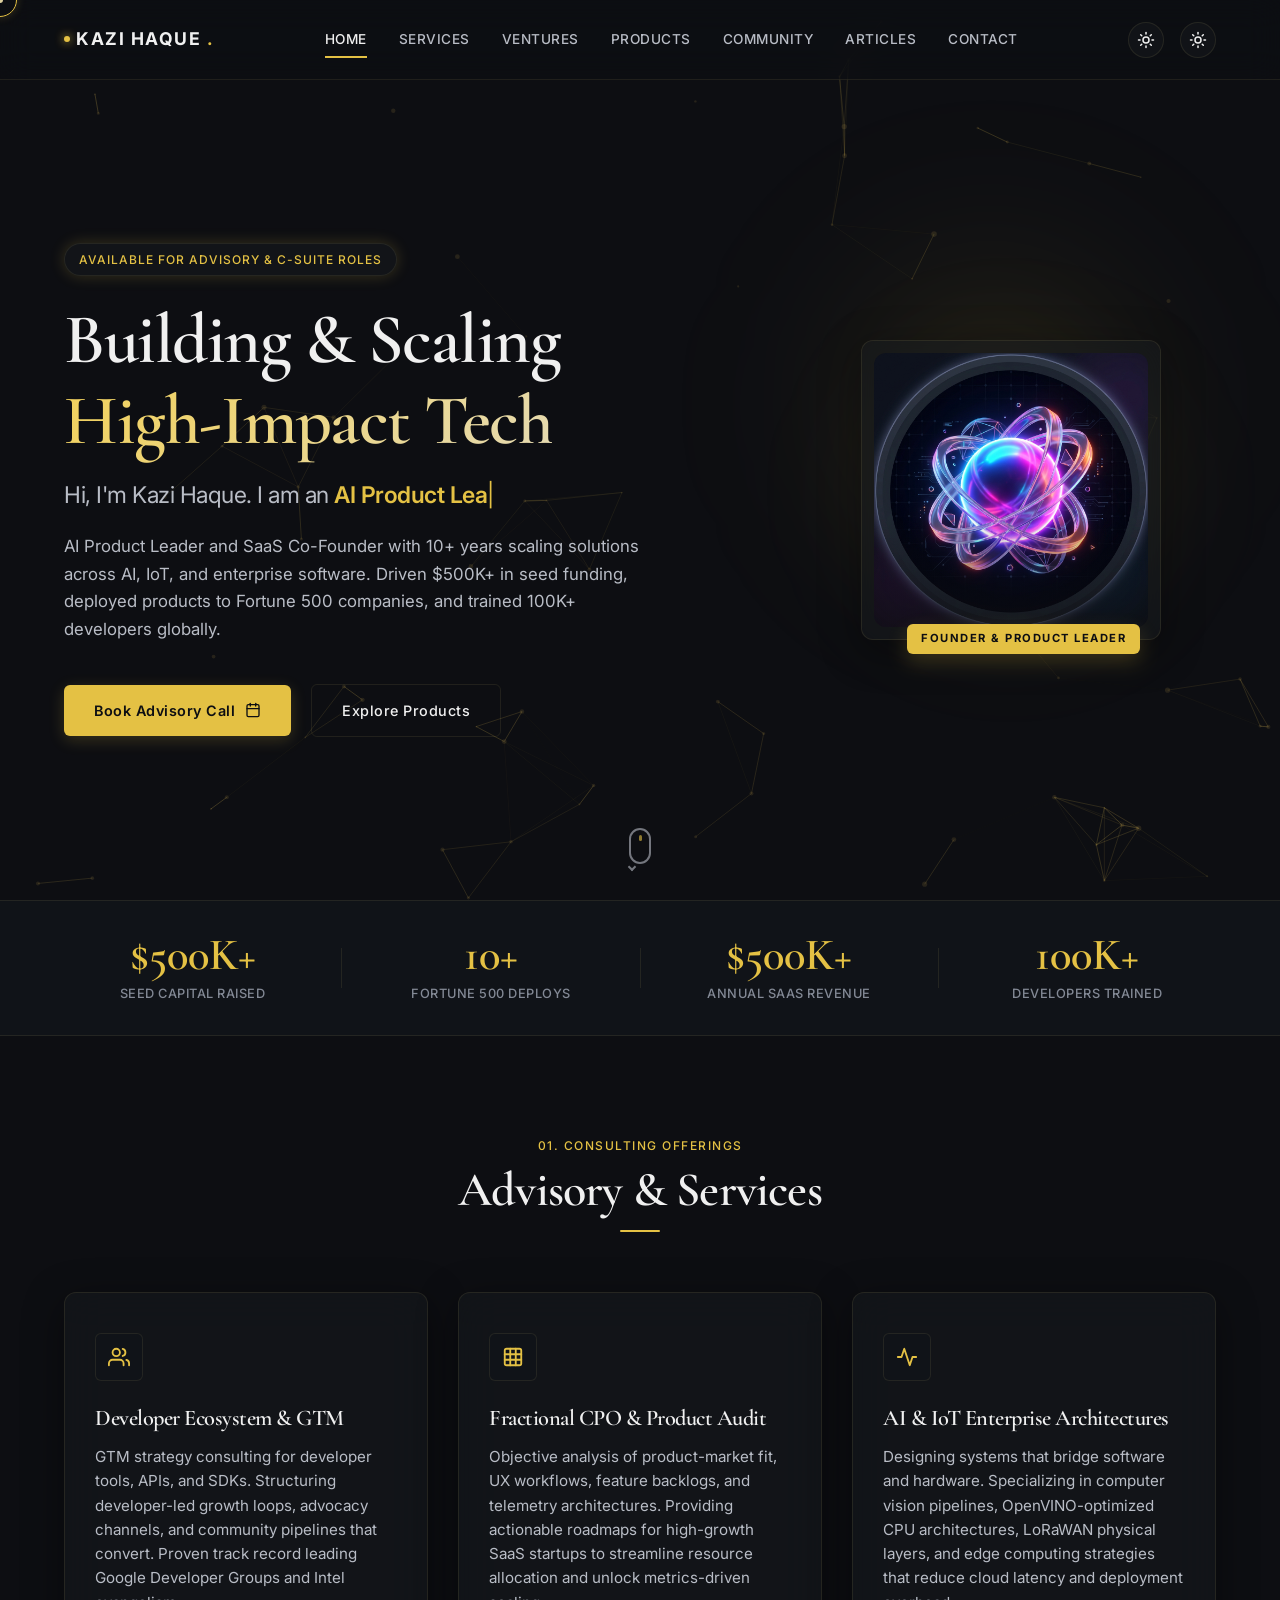
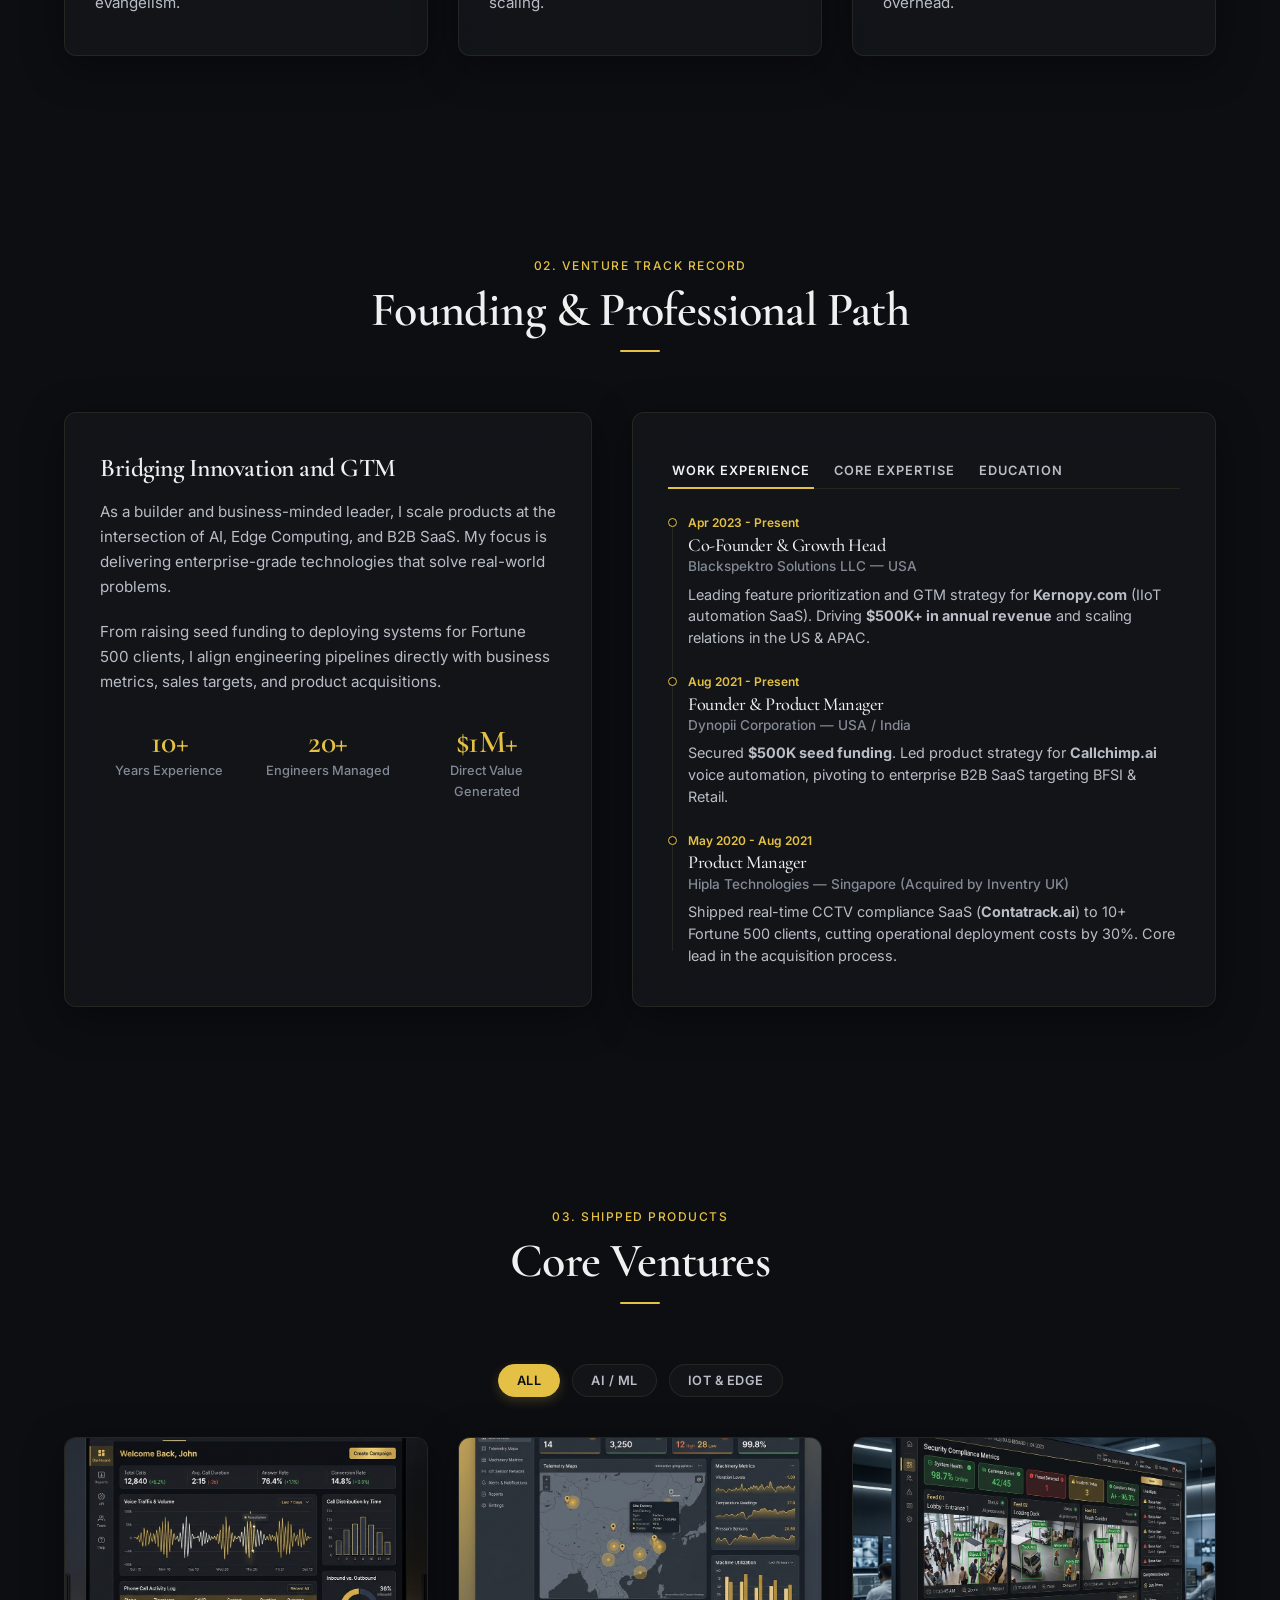
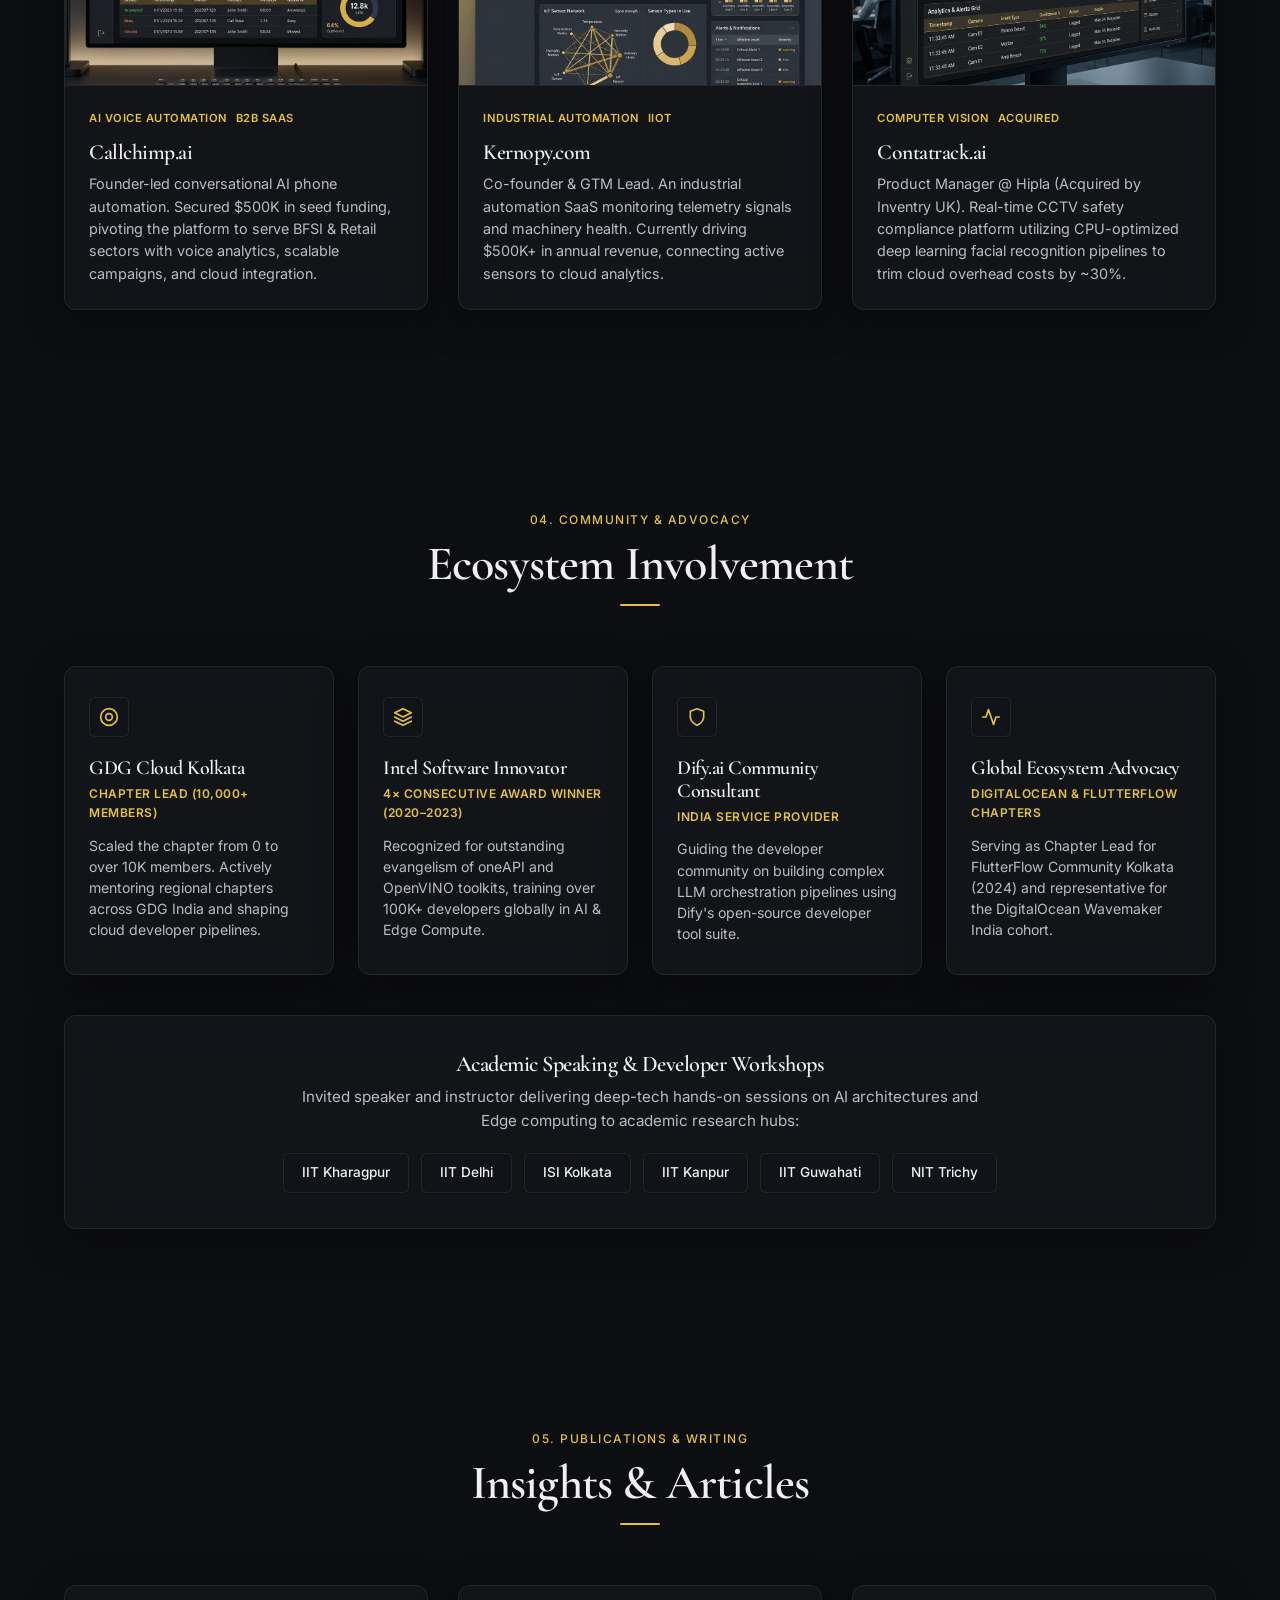
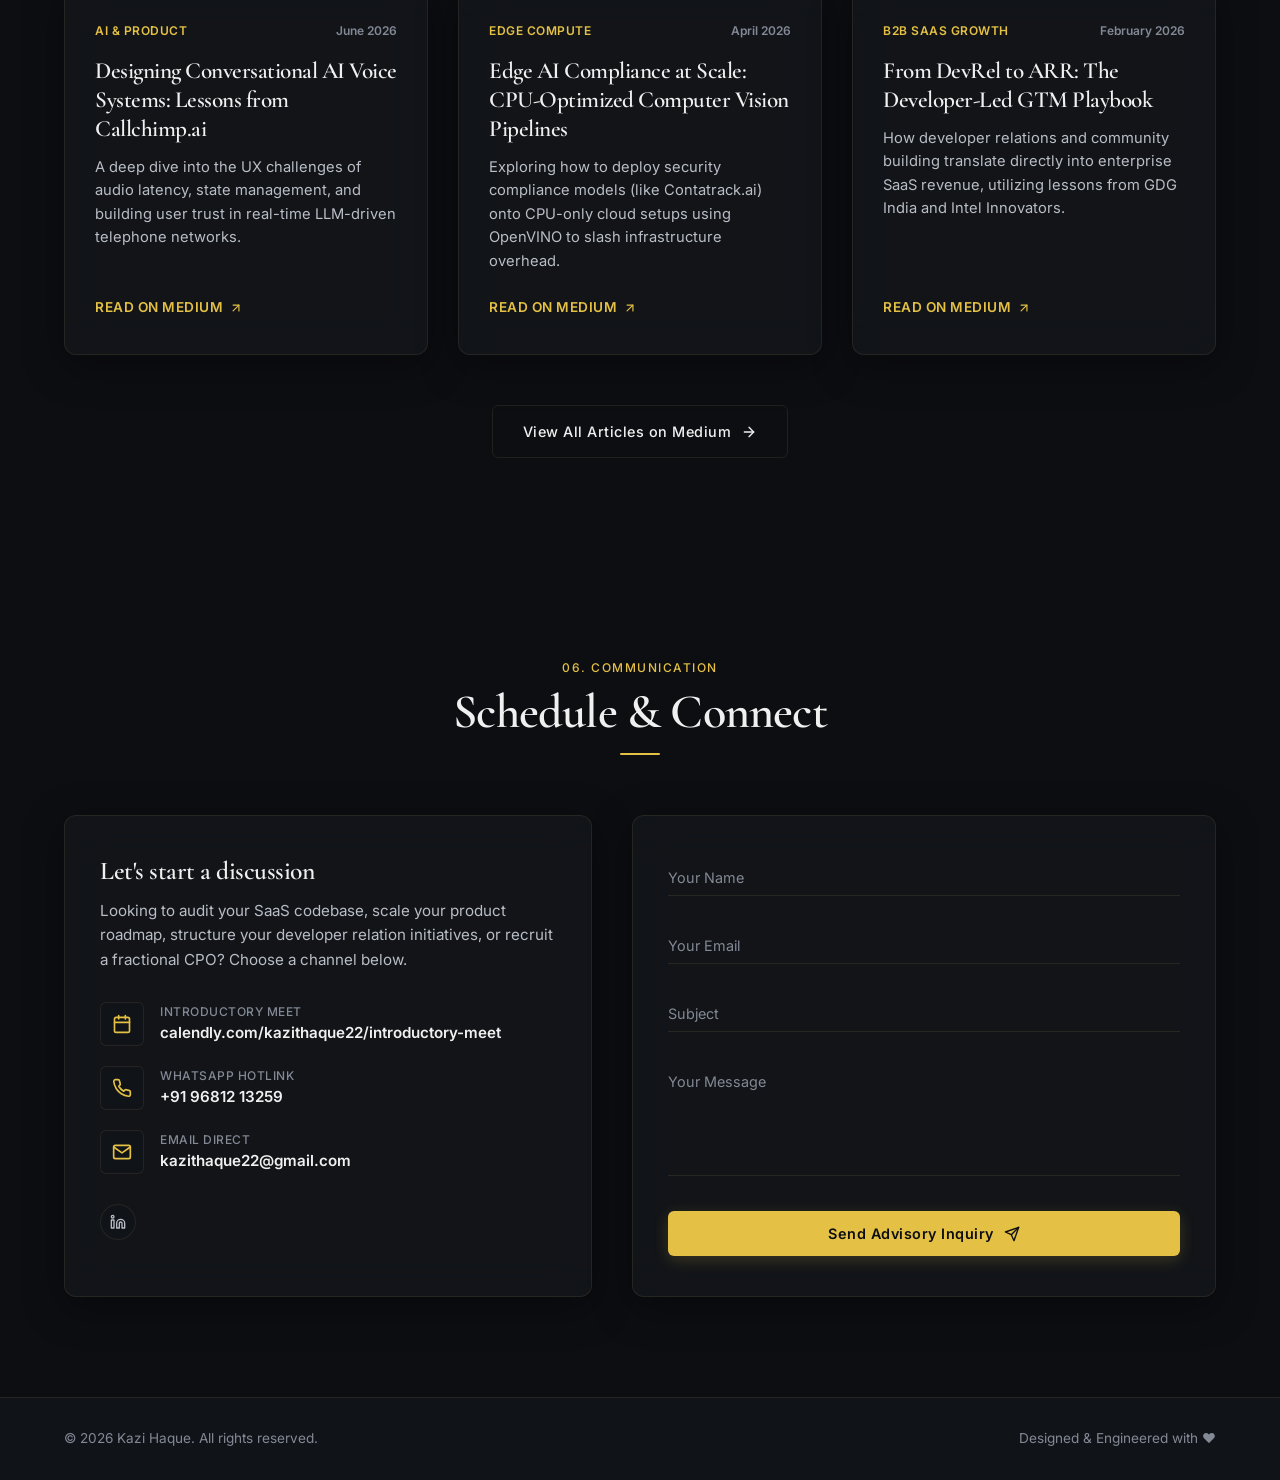
==== commit ffb4bcae: "Feature: Add Insights & Articles (Blog) section connected to Medium" ====
--- a/index.html
+++ b/index.html
@@ -33,6 +33,7 @@
                 <a href="#about" class="nav-link" data-section="about">Ventures</a>
                 <a href="#projects" class="nav-link" data-section="projects">Products</a>
                 <a href="#community" class="nav-link" data-section="community">Community</a>
+                <a href="#blog" class="nav-link" data-section="blog">Articles</a>
                 <a href="#contact" class="nav-link" data-section="contact">Contact</a>
             </nav>
             <div class="nav-actions">
@@ -500,11 +501,93 @@
             </div>
         </section>
 
+        <!-- Blog Section -->
+        <section id="blog" class="blog-section section-padding">
+            <div class="container">
+                <div class="section-header">
+                    <span class="section-tagline">05. Publications & Writing</span>
+                    <h2 class="section-title">Insights & Articles</h2>
+                    <div class="section-line"></div>
+                </div>
+                <div class="blog-grid">
+                    <!-- Article 1 -->
+                    <article class="blog-card glass-panel">
+                        <div class="blog-card-meta">
+                            <span class="blog-card-tag">AI & Product</span>
+                            <span class="blog-card-date">June 2026</span>
+                        </div>
+                        <h3 class="blog-card-title">
+                            <a href="https://medium.com/@kazithaque22" target="_blank" rel="noopener">Designing Conversational AI Voice Systems: Lessons from Callchimp.ai</a>
+                        </h3>
+                        <p class="blog-card-desc">
+                            A deep dive into the UX challenges of audio latency, state management, and building user trust in real-time LLM-driven telephone networks.
+                        </p>
+                        <a href="https://medium.com/@kazithaque22" target="_blank" rel="noopener" class="blog-card-link">
+                            Read on Medium
+                            <svg class="blog-link-icon" viewBox="0 0 24 24" fill="none" stroke="currentColor" stroke-width="2" stroke-linecap="round" stroke-linejoin="round">
+                                <line x1="7" y1="17" x2="17" y2="7"></line>
+                                <polyline points="7 7 17 7 17 17"></polyline>
+                            </svg>
+                        </a>
+                    </article>
+                    <!-- Article 2 -->
+                    <article class="blog-card glass-panel">
+                        <div class="blog-card-meta">
+                            <span class="blog-card-tag">Edge Compute</span>
+                            <span class="blog-card-date">April 2026</span>
+                        </div>
+                        <h3 class="blog-card-title">
+                            <a href="https://medium.com/@kazithaque22" target="_blank" rel="noopener">Edge AI Compliance at Scale: CPU-Optimized Computer Vision Pipelines</a>
+                        </h3>
+                        <p class="blog-card-desc">
+                            Exploring how to deploy security compliance models (like Contatrack.ai) onto CPU-only cloud setups using OpenVINO to slash infrastructure overhead.
+                        </p>
+                        <a href="https://medium.com/@kazithaque22" target="_blank" rel="noopener" class="blog-card-link">
+                            Read on Medium
+                            <svg class="blog-link-icon" viewBox="0 0 24 24" fill="none" stroke="currentColor" stroke-width="2" stroke-linecap="round" stroke-linejoin="round">
+                                <line x1="7" y1="17" x2="17" y2="7"></line>
+                                <polyline points="7 7 17 7 17 17"></polyline>
+                            </svg>
+                        </a>
+                    </article>
+                    <!-- Article 3 -->
+                    <article class="blog-card glass-panel">
+                        <div class="blog-card-meta">
+                            <span class="blog-card-tag">B2B SaaS Growth</span>
+                            <span class="blog-card-date">February 2026</span>
+                        </div>
+                        <h3 class="blog-card-title">
+                            <a href="https://medium.com/@kazithaque22" target="_blank" rel="noopener">From DevRel to ARR: The Developer-Led GTM Playbook</a>
+                        </h3>
+                        <p class="blog-card-desc">
+                            How developer relations and community building translate directly into enterprise SaaS revenue, utilizing lessons from GDG India and Intel Innovators.
+                        </p>
+                        <a href="https://medium.com/@kazithaque22" target="_blank" rel="noopener" class="blog-card-link">
+                            Read on Medium
+                            <svg class="blog-link-icon" viewBox="0 0 24 24" fill="none" stroke="currentColor" stroke-width="2" stroke-linecap="round" stroke-linejoin="round">
+                                <line x1="7" y1="17" x2="17" y2="7"></line>
+                                <polyline points="7 7 17 7 17 17"></polyline>
+                            </svg>
+                        </a>
+                    </article>
+                </div>
+                <div class="blog-action-wrapper">
+                    <a href="https://medium.com/@kazithaque22" target="_blank" rel="noopener" class="btn btn-secondary blog-view-btn">
+                        View All Articles on Medium
+                        <svg class="btn-icon" viewBox="0 0 24 24" fill="none" stroke="currentColor" stroke-width="2" stroke-linecap="round" stroke-linejoin="round">
+                            <line x1="5" y1="12" x2="19" y2="12"></line>
+                            <polyline points="12 5 19 12 12 19"></polyline>
+                        </svg>
+                    </a>
+                </div>
+            </div>
+        </section>
+
         <!-- Contact Section -->
         <section id="contact" class="contact-section section-padding">
             <div class="container">
                 <div class="section-header">
-                    <span class="section-tagline">05. Communication</span>
+                    <span class="section-tagline">06. Communication</span>
                     <h2 class="section-title">Schedule & Connect</h2>
                     <div class="section-line"></div>
                 </div>
--- a/style.css
+++ b/style.css
@@ -1636,6 +1636,93 @@
     width: 18px;
     height: 18px;
     color: var(--primary);
+}
+
+/* --- Blog Section --- */
+.blog-grid {
+    display: grid;
+    grid-template-columns: repeat(auto-fit, minmax(320px, 1fr));
+    gap: 30px;
+    margin-bottom: 50px;
+}
+
+.blog-card {
+    padding: 35px 30px;
+    display: flex;
+    flex-direction: column;
+    height: 100%;
+}
+
+.blog-card-meta {
+    display: flex;
+    justify-content: space-between;
+    align-items: center;
+    margin-bottom: 16px;
+    font-size: 0.75rem;
+    font-weight: 600;
+}
+
+.blog-card-tag {
+    color: var(--primary);
+    text-transform: uppercase;
+    letter-spacing: 0.5px;
+}
+
+.blog-card-date {
+    color: var(--text-muted);
+}
+
+.blog-card-title {
+    font-size: 1.45rem;
+    font-weight: 600;
+    line-height: 1.25;
+    margin-bottom: 12px;
+}
+
+.blog-card-title a {
+    color: var(--text-primary);
+}
+
+.blog-card-title a:hover {
+    color: var(--primary);
+}
+
+.blog-card-desc {
+    color: var(--text-secondary);
+    font-size: 0.92rem;
+    line-height: 1.6;
+    margin-bottom: 24px;
+    flex-grow: 1;
+}
+
+.blog-card-link {
+    display: inline-flex;
+    align-items: center;
+    gap: 6px;
+    font-size: 0.85rem;
+    font-weight: 600;
+    text-transform: uppercase;
+    letter-spacing: 0.5px;
+    color: var(--primary);
+}
+
+.blog-card-link:hover {
+    color: var(--text-primary);
+}
+
+.blog-link-icon {
+    width: 14px;
+    height: 14px;
+    transition: transform var(--transition-fast);
+}
+
+.blog-card-link:hover .blog-link-icon {
+    transform: translate(2px, -2px);
+}
+
+.blog-action-wrapper {
+    display: flex;
+    justify-content: center;
 }
 
 /* --- Responsive Layouts --- */
@@ -1739,7 +1826,7 @@
         padding: 24px;
     }
 
-    .projects-grid {
+    .projects-grid, .blog-grid {
         grid-template-columns: 1fr;
     }
 
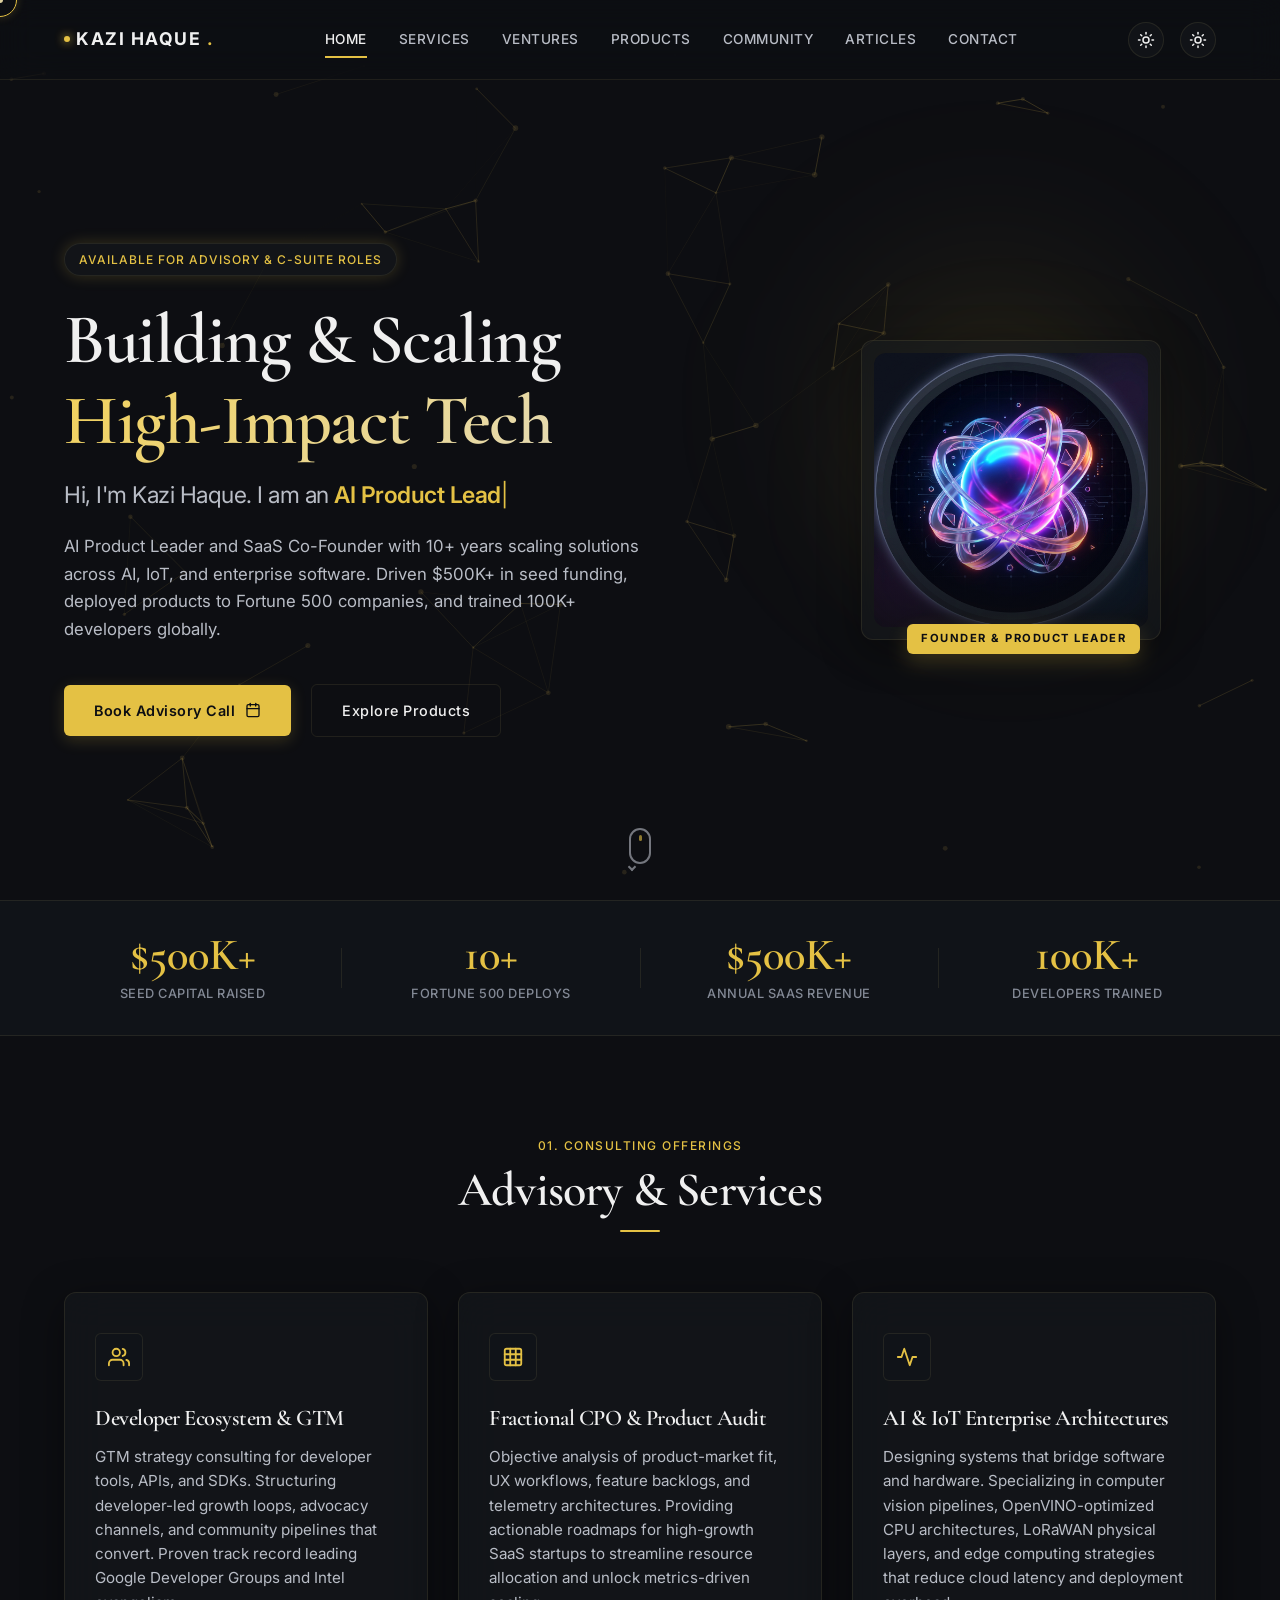
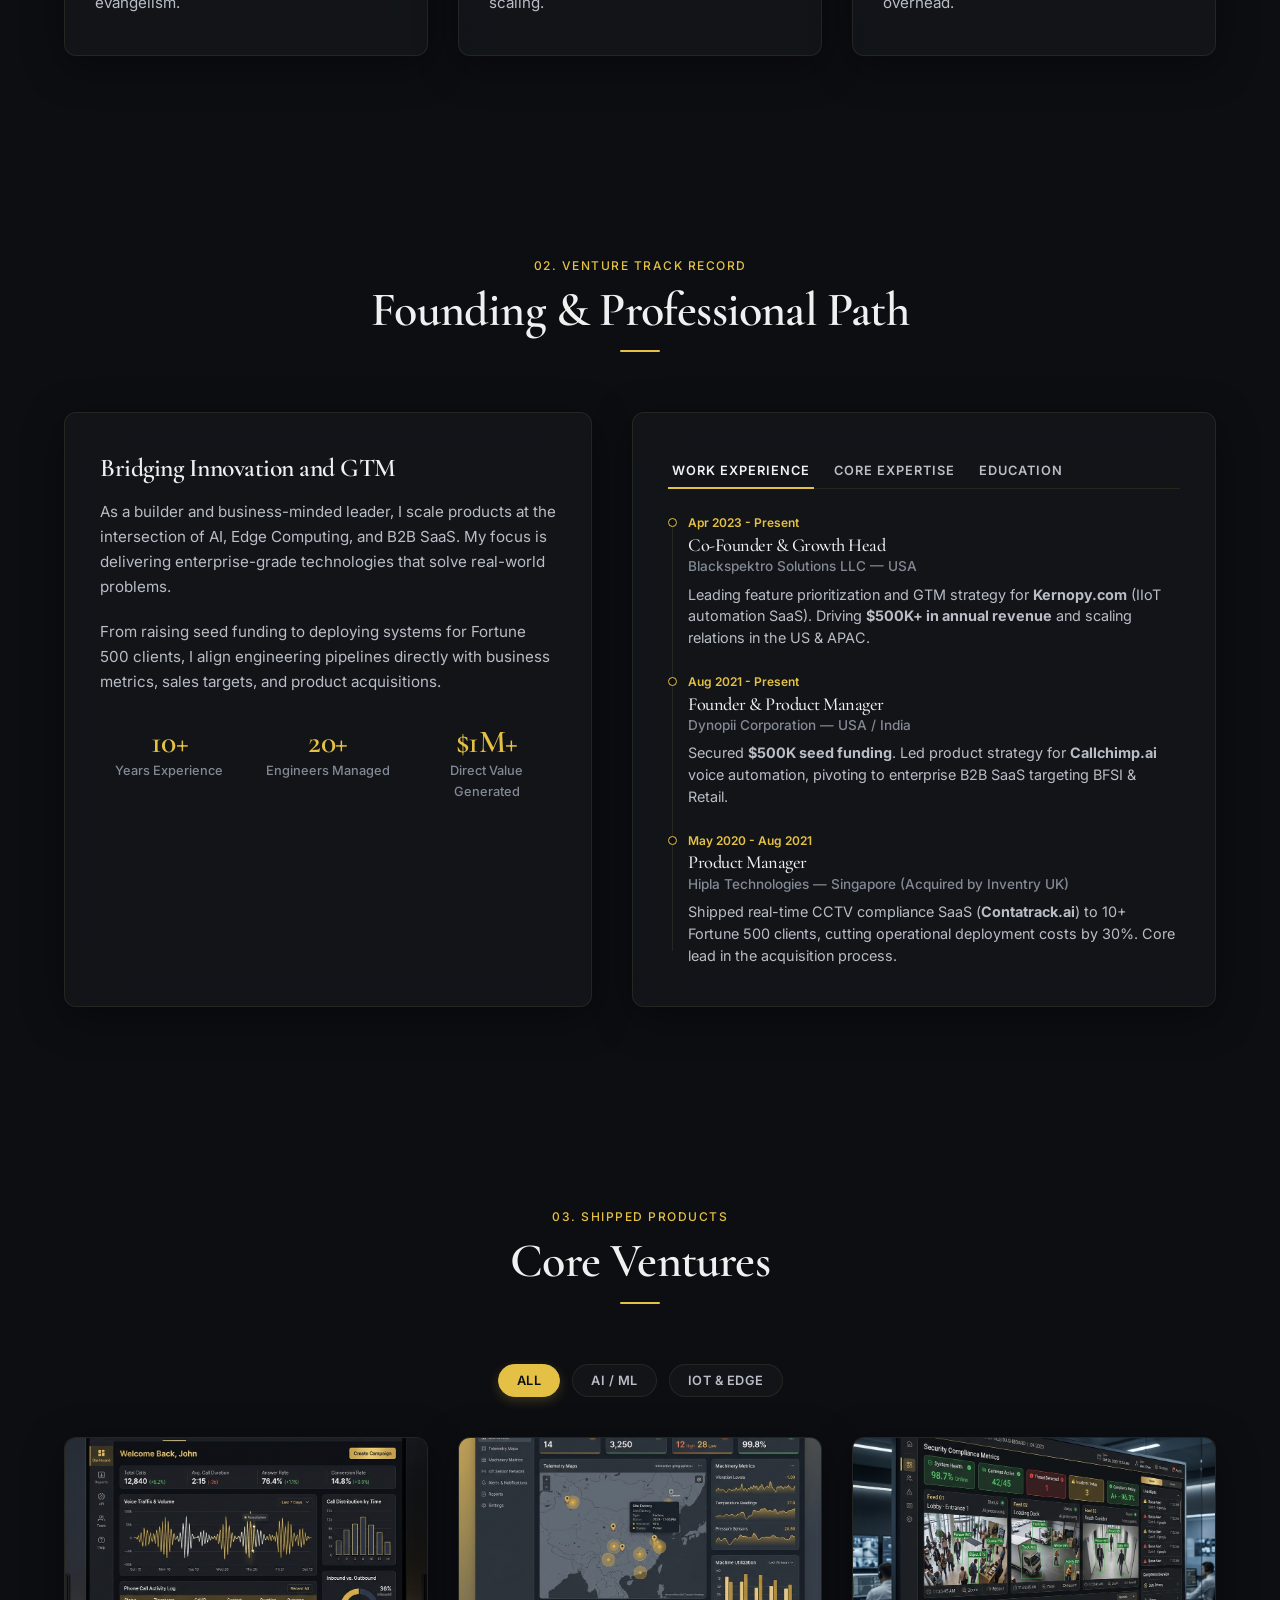
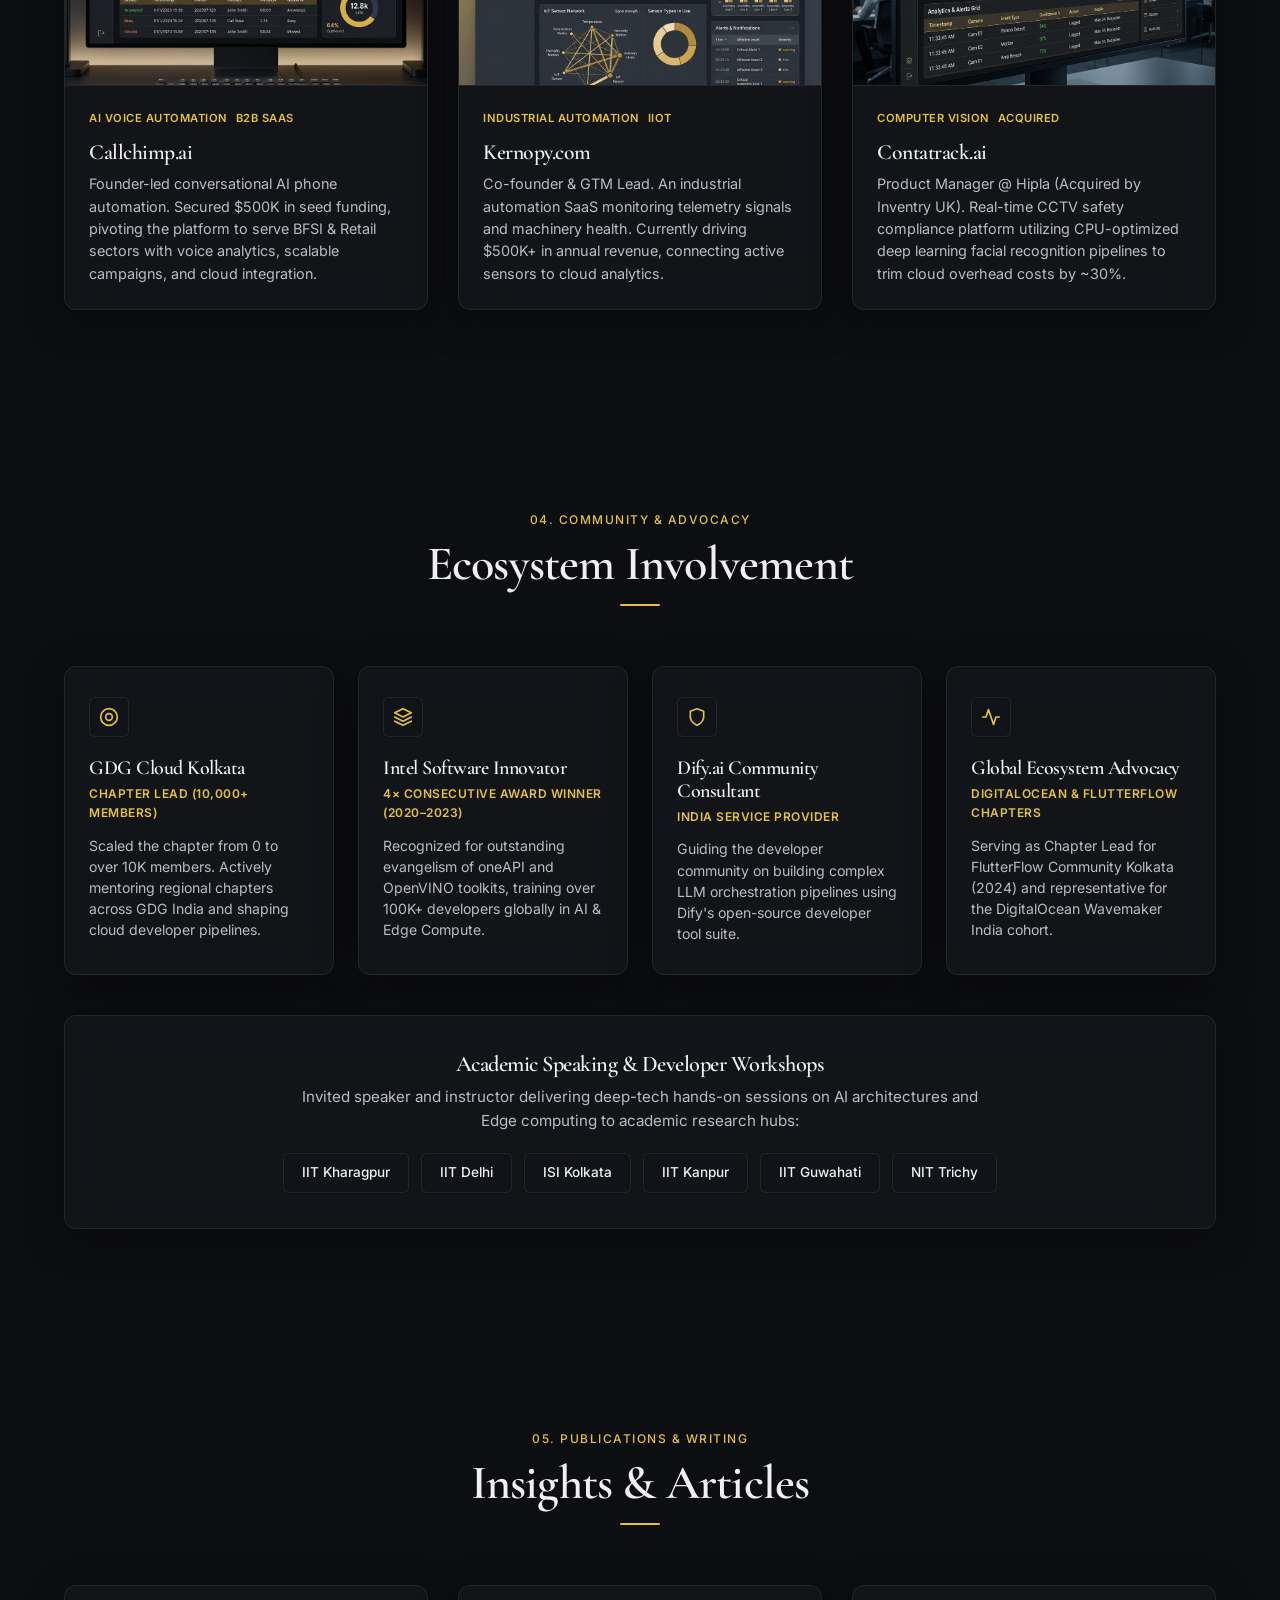
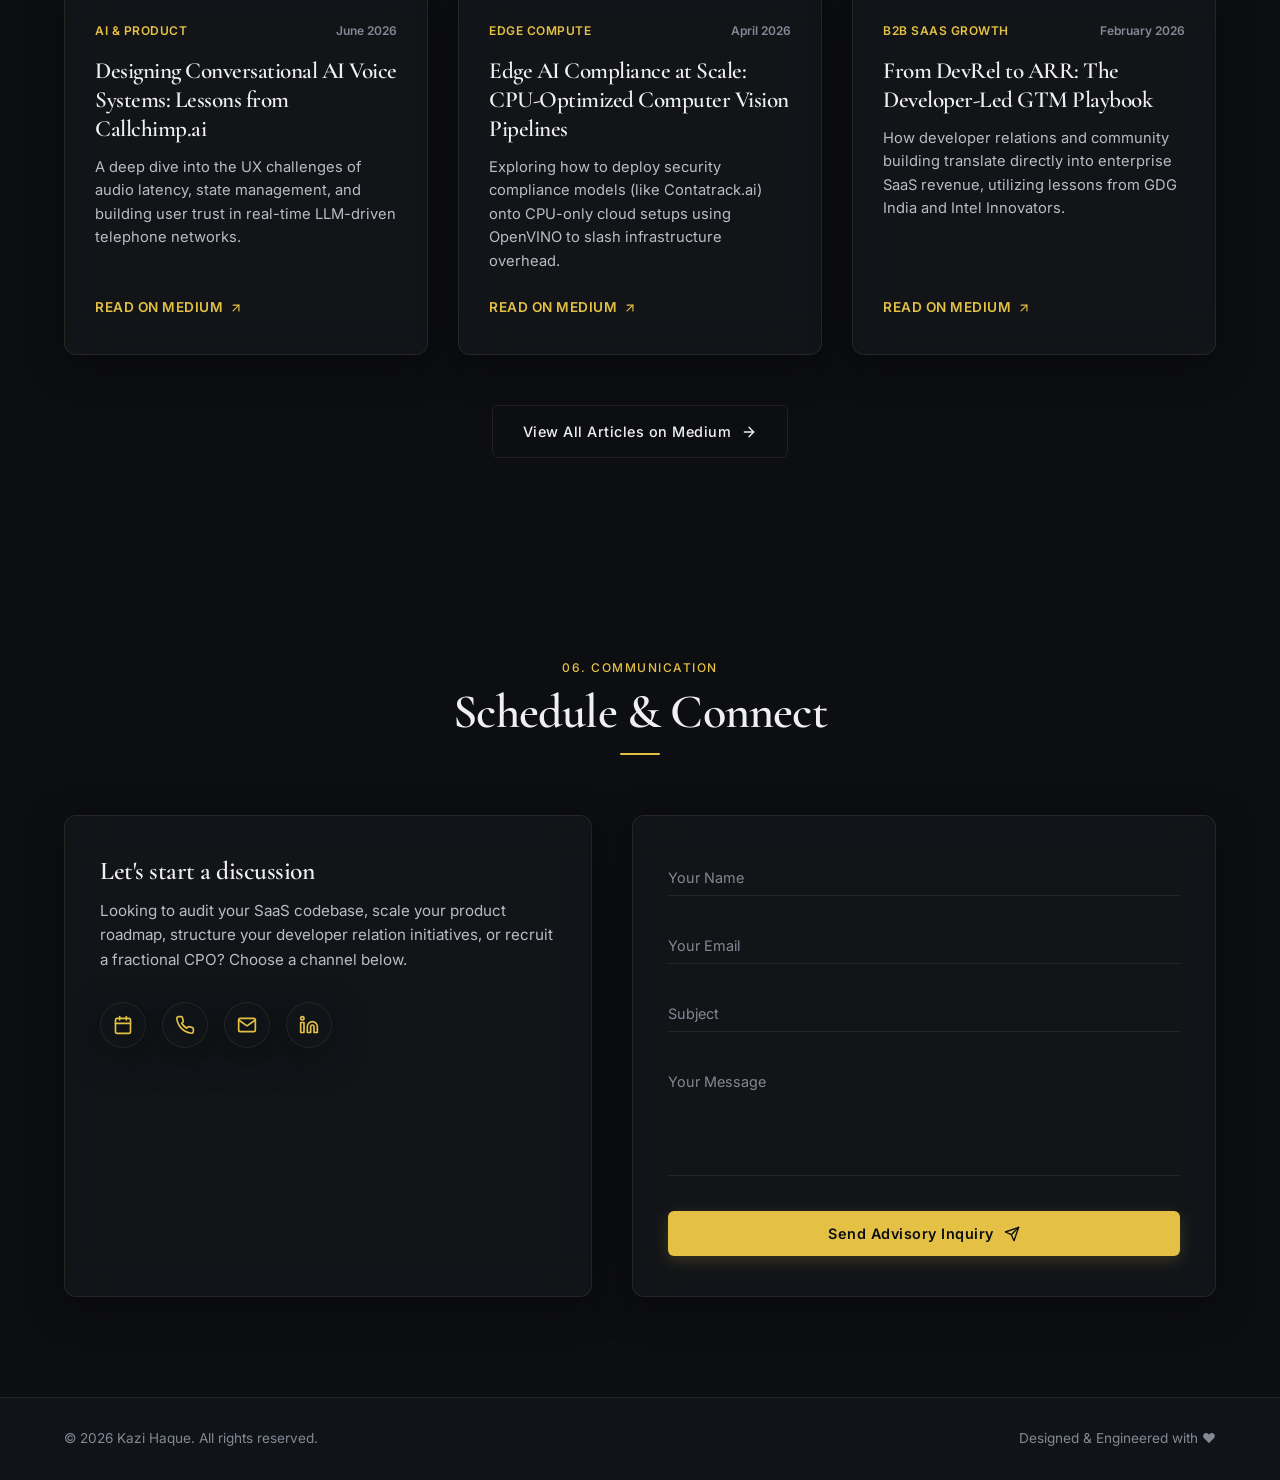
==== commit 23bd7b0e: "Fix: clipboard copy logic and update contact section to show only icons" ====
--- a/index.html
+++ b/index.html
@@ -597,48 +597,27 @@
                         <p class="contact-desc">
                             Looking to audit your SaaS codebase, scale your product roadmap, structure your developer relation initiatives, or recruit a fractional CPO? Choose a channel below.
                         </p>
-                        <div class="contact-details">
-                            <div class="contact-detail-item">
-                                <div class="icon-wrapper">
-                                    <svg viewBox="0 0 24 24" fill="none" stroke="currentColor" stroke-width="2" stroke-linecap="round" stroke-linejoin="round">
-                                        <rect x="3" y="4" width="18" height="18" rx="2" ry="2"></rect>
-                                        <line x1="16" y1="2" x2="16" y2="6"></line>
-                                        <line x1="8" y1="2" x2="8" y2="6"></line>
-                                        <line x1="3" y1="10" x2="21" y2="10"></line>
-                                    </svg>
-                                </div>
-                                <div class="detail-text">
-                                    <span class="detail-label">Introductory Meet</span>
-                                    <a href="https://calendly.com/kazithaque22/introductory-meet-with-kazi-haque" target="_blank" rel="noopener" class="detail-link">calendly.com/kazithaque22/introductory-meet</a>
-                                </div>
-                            </div>
-                            <div class="contact-detail-item">
-                                <div class="icon-wrapper">
-                                    <svg viewBox="0 0 24 24" fill="none" stroke="currentColor" stroke-width="2" stroke-linecap="round" stroke-linejoin="round">
-                                        <path d="M22 16.92v3a2 2 0 0 1-2.18 2 19.79 19.79 0 0 1-8.63-3.07 19.5 19.5 0 0 1-6-6 19.79 19.79 0 0 1-3.07-8.67A2 2 0 0 1 4.11 2h3a2 2 0 0 1 2 1.72 12.84 12.84 0 0 0 .7 2.81 2 2 0 0 1-.45 2.11L8.09 9.91a16 16 0 0 0 6 6l1.27-1.27a2 2 0 0 1 2.11-.45 12.84 12.84 0 0 0 2.81.7A2 2 0 0 1 22 16.92z"></path>
-                                    </svg>
-                                </div>
-                                <div class="detail-text">
-                                    <span class="detail-label">WhatsApp Hotlink</span>
-                                    <a href="https://wa.me/919681213259" target="_blank" rel="noopener" class="detail-link">+91 96812 13259</a>
-                                </div>
-                            </div>
-                            <div class="contact-detail-item">
-                                <div class="icon-wrapper">
-                                    <svg viewBox="0 0 24 24" fill="none" stroke="currentColor" stroke-width="2" stroke-linecap="round" stroke-linejoin="round">
-                                        <path d="M4 4h16c1.1 0 2 .9 2 2v12c0 1.1-.9 2-2 2H4c-1.1 0-2-.9-2-2V6c0-1.1.9-2 2-2z"></path>
-                                        <polyline points="22,6 12,13 2,6"></polyline>
-                                    </svg>
-                                </div>
-                                <div class="detail-text">
-                                    <span class="detail-label">Email Direct</span>
-                                    <a href="mailto:kazithaque22@gmail.com" class="detail-link" id="emailCopyBtn">kazithaque22@gmail.com</a>
-                                </div>
-                            </div>
-                        </div>
-                        <!-- Socials -->
-                        <div class="social-links">
-                            <a href="https://linkedin.com/in/haquekazi" target="_blank" rel="noopener" class="social-link" aria-label="LinkedIn">
+                        <div class="contact-icons-row">
+                            <a href="https://calendly.com/kazithaque22/introductory-meet-with-kazi-haque" target="_blank" rel="noopener" class="contact-circle-btn" aria-label="Book a Calendly Meeting">
+                                <svg viewBox="0 0 24 24" fill="none" stroke="currentColor" stroke-width="2" stroke-linecap="round" stroke-linejoin="round">
+                                    <rect x="3" y="4" width="18" height="18" rx="2" ry="2"></rect>
+                                    <line x1="16" y1="2" x2="16" y2="6"></line>
+                                    <line x1="8" y1="2" x2="8" y2="6"></line>
+                                    <line x1="3" y1="10" x2="21" y2="10"></line>
+                                </svg>
+                            </a>
+                            <a href="https://wa.me/919681213259" target="_blank" rel="noopener" class="contact-circle-btn" aria-label="Chat on WhatsApp">
+                                <svg viewBox="0 0 24 24" fill="none" stroke="currentColor" stroke-width="2" stroke-linecap="round" stroke-linejoin="round">
+                                    <path d="M22 16.92v3a2 2 0 0 1-2.18 2 19.79 19.79 0 0 1-8.63-3.07 19.5 19.5 0 0 1-6-6 19.79 19.79 0 0 1-3.07-8.67A2 2 0 0 1 4.11 2h3a2 2 0 0 1 2 1.72 12.84 12.84 0 0 0 .7 2.81 2 2 0 0 1-.45 2.11L8.09 9.91a16 16 0 0 0 6 6l1.27-1.27a2 2 0 0 1 2.11-.45 12.84 12.84 0 0 0 2.81.7A2 2 0 0 1 22 16.92z"></path>
+                                </svg>
+                            </a>
+                            <a href="mailto:kazithaque22@gmail.com" class="contact-circle-btn" id="emailCopyBtn" aria-label="Copy Email Address">
+                                <svg viewBox="0 0 24 24" fill="none" stroke="currentColor" stroke-width="2" stroke-linecap="round" stroke-linejoin="round">
+                                    <path d="M4 4h16c1.1 0 2 .9 2 2v12c0 1.1-.9 2-2 2H4c-1.1 0-2-.9-2-2V6c0-1.1.9-2 2-2z"></path>
+                                    <polyline points="22,6 12,13 2,6"></polyline>
+                                </svg>
+                            </a>
+                            <a href="https://linkedin.com/in/haquekazi" target="_blank" rel="noopener" class="contact-circle-btn" aria-label="LinkedIn Profile">
                                 <svg viewBox="0 0 24 24" fill="none" stroke="currentColor" stroke-width="2" stroke-linecap="round" stroke-linejoin="round">
                                     <path d="M16 8a6 6 0 0 1 6 6v7h-4v-7a2 2 0 0 0-2-2 2 2 0 0 0-2 2v7h-4v-7a6 6 0 0 1 6-6z"></path>
                                     <rect x="2" y="9" width="4" height="12"></rect>
--- a/style.css
+++ b/style.css
@@ -1474,33 +1474,39 @@
     color: var(--primary);
 }
 
-.social-links {
-    display: flex;
-    gap: 12px;
-}
-
-.social-link {
-    width: 36px;
-    height: 36px;
+.contact-icons-row {
+    display: flex;
+    flex-wrap: wrap;
+    gap: 16px;
+    margin-top: 15px;
+    margin-bottom: 30px;
+}
+
+.contact-circle-btn {
+    width: 46px;
+    height: 46px;
+    border-radius: 50%;
     background: var(--bg-secondary);
     border: 1px solid var(--border);
-    border-radius: 50%;
     display: flex;
     align-items: center;
     justify-content: center;
-    color: var(--text-secondary);
-    transition: border-color var(--transition-fast), color var(--transition-fast), background var(--transition-fast);
-}
-
-.social-link:hover {
+    color: var(--primary);
+    box-shadow: var(--shadow-main);
+    transition: transform var(--transition-fast), border-color var(--transition-fast), color var(--transition-fast), background var(--transition-fast), box-shadow var(--transition-fast);
+}
+
+.contact-circle-btn:hover {
+    transform: translateY(-2px) scale(1.05);
     border-color: var(--primary);
     color: var(--text-primary);
     background: var(--primary-glow);
-}
-
-.social-link svg {
-    width: 16px;
-    height: 16px;
+    box-shadow: 0 5px 15px var(--primary-glow);
+}
+
+.contact-circle-btn svg {
+    width: 20px;
+    height: 20px;
 }
 
 /* Form Styles */
